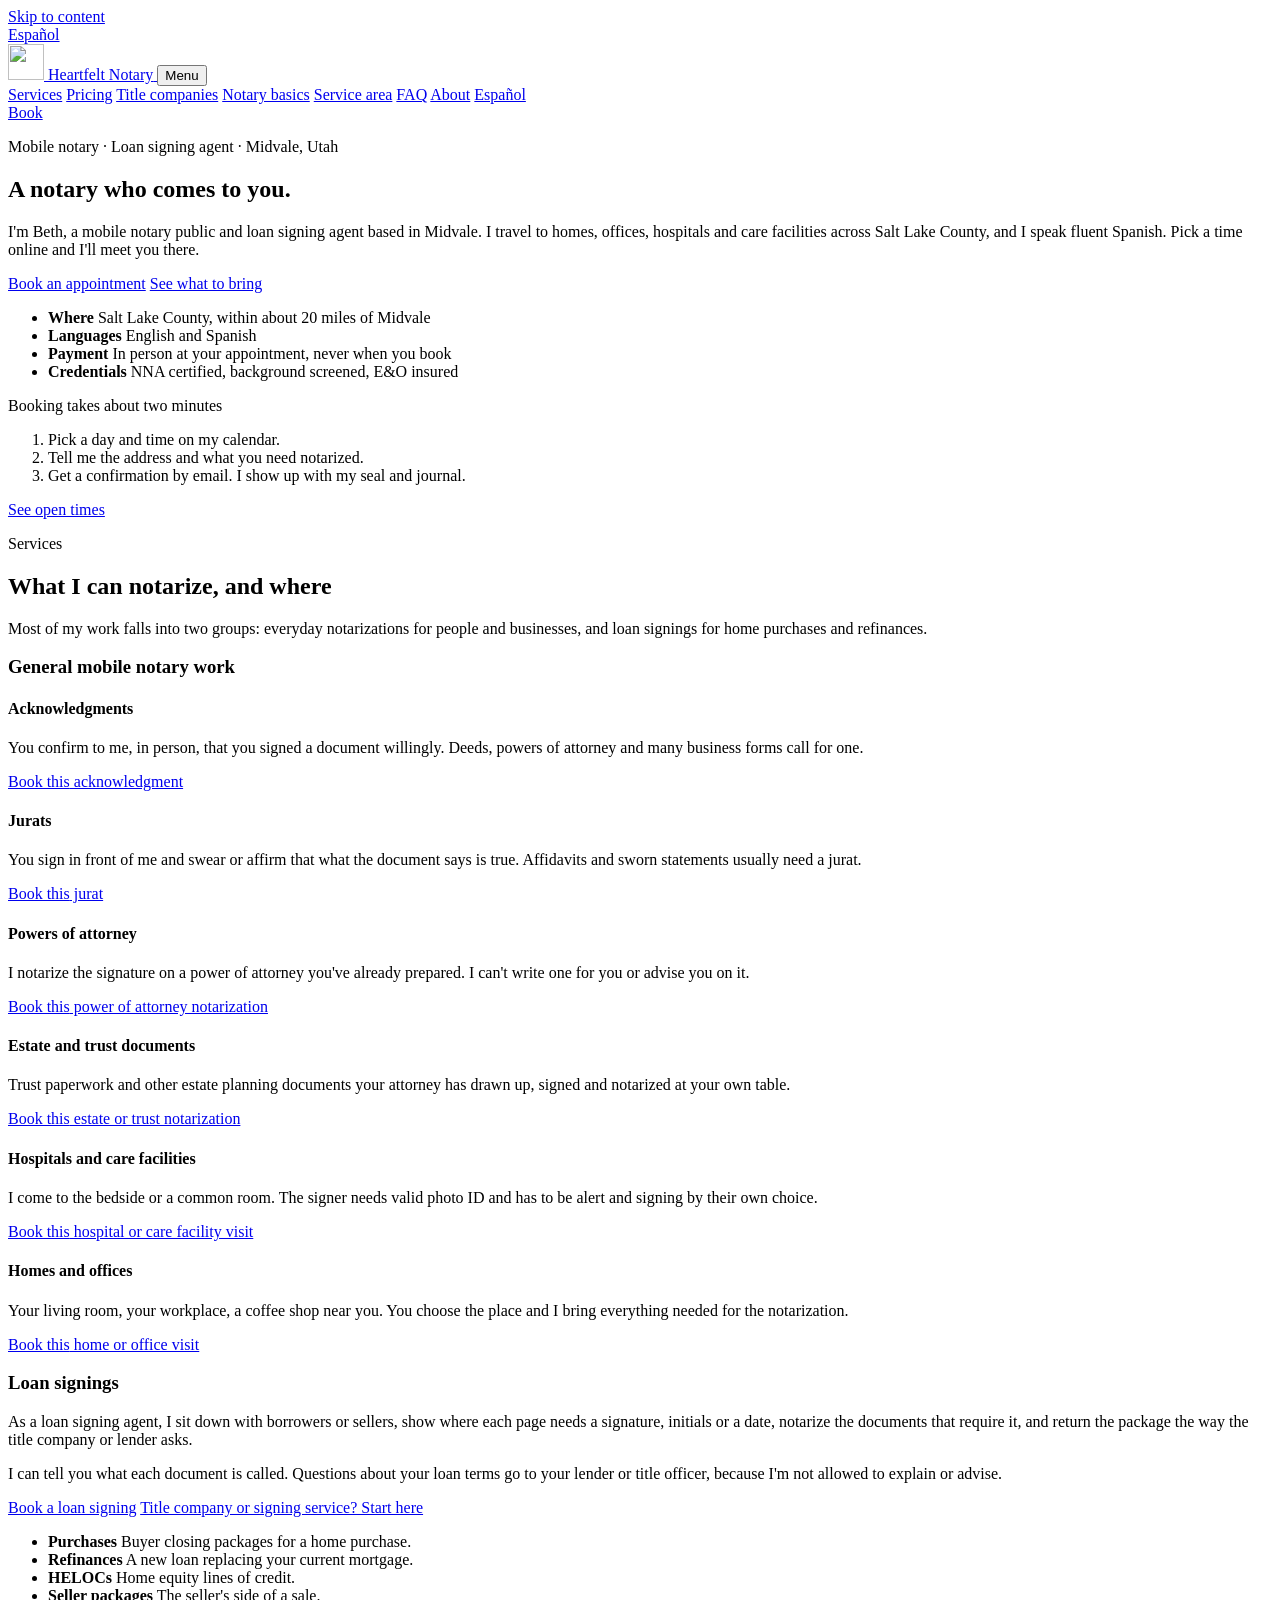
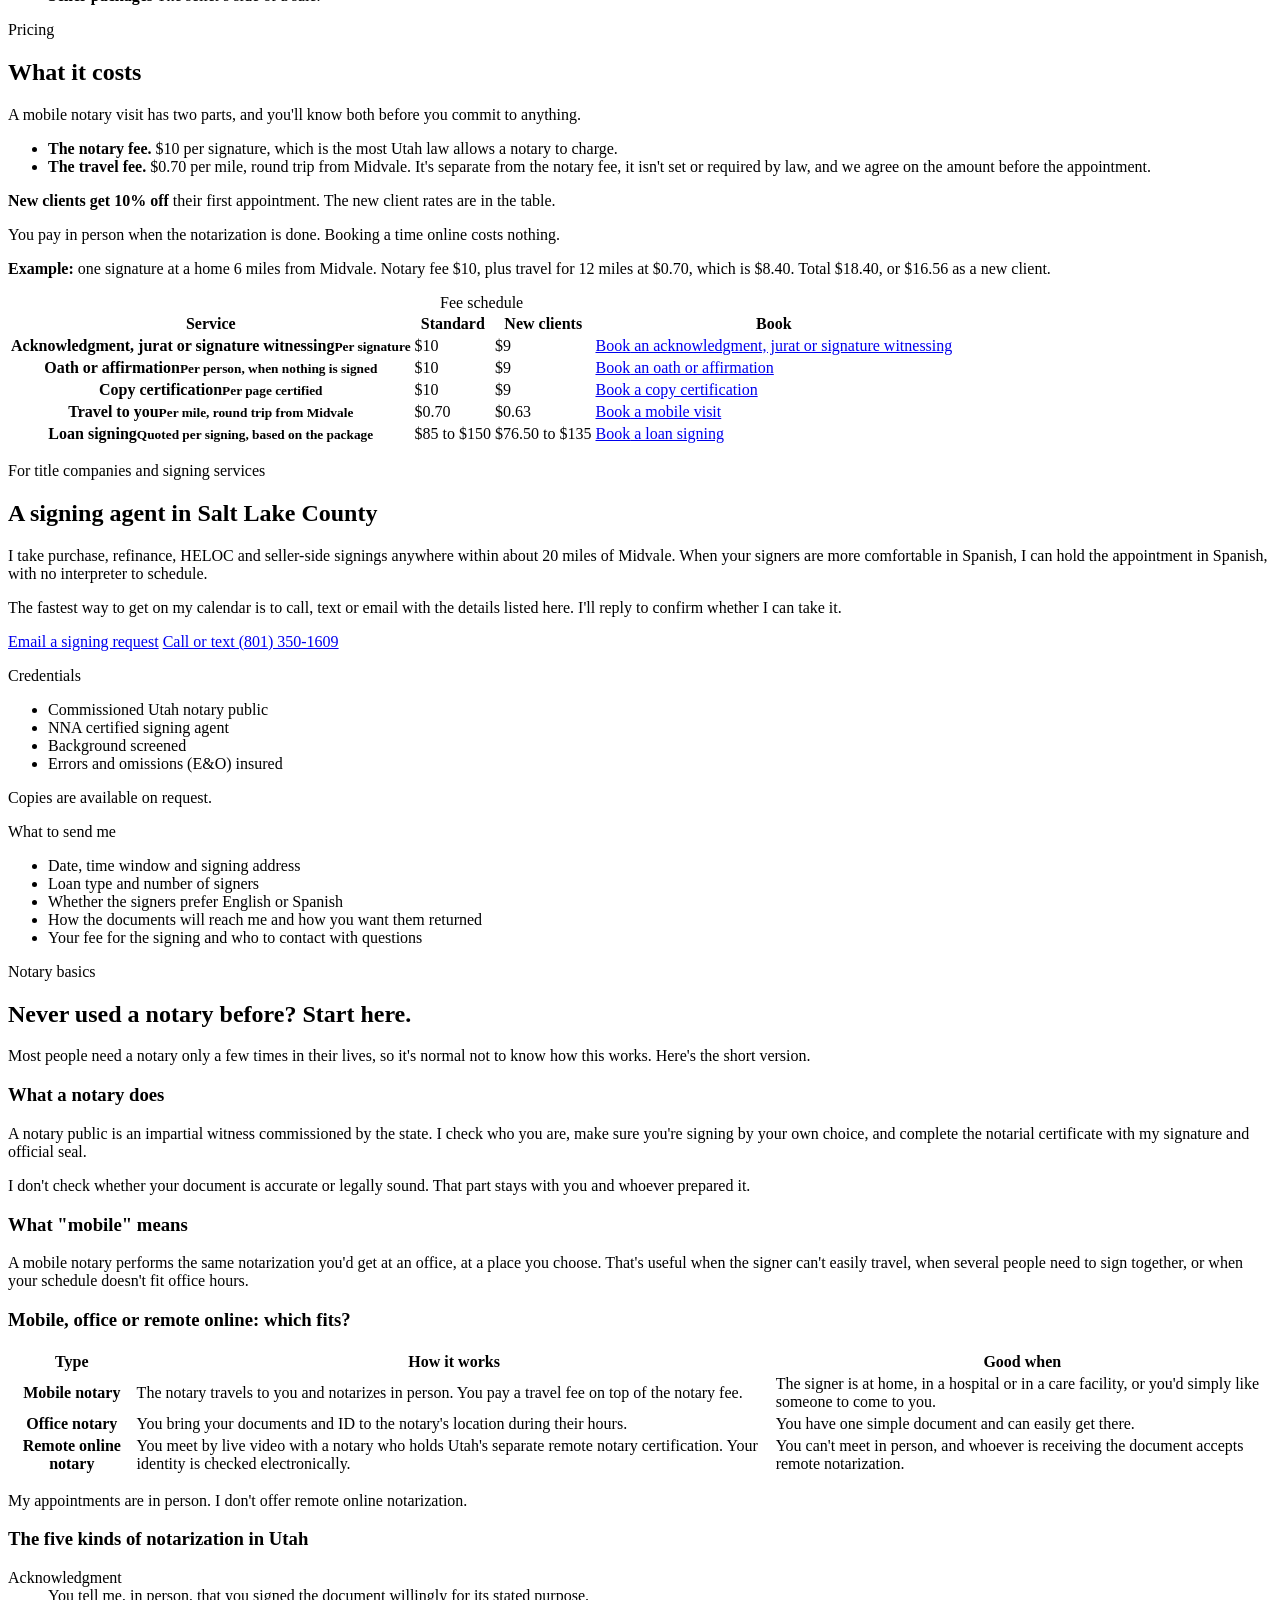
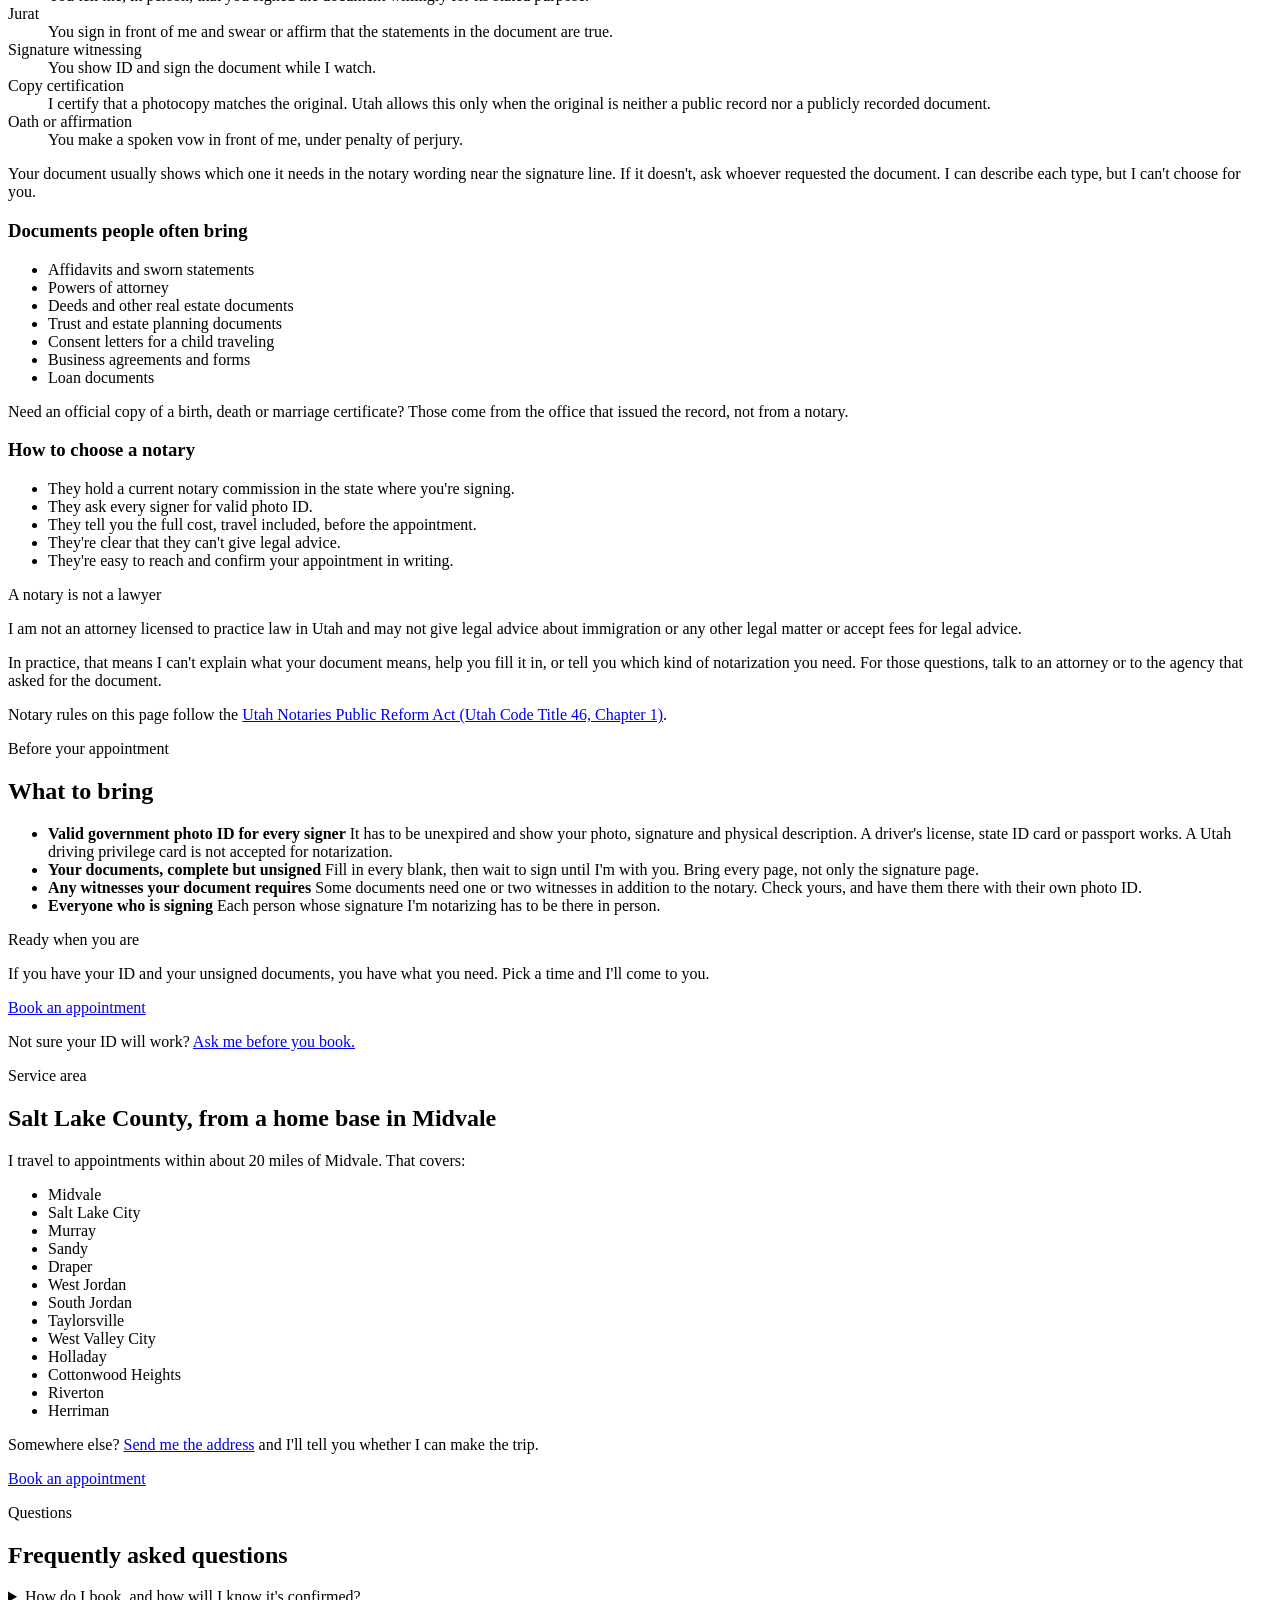
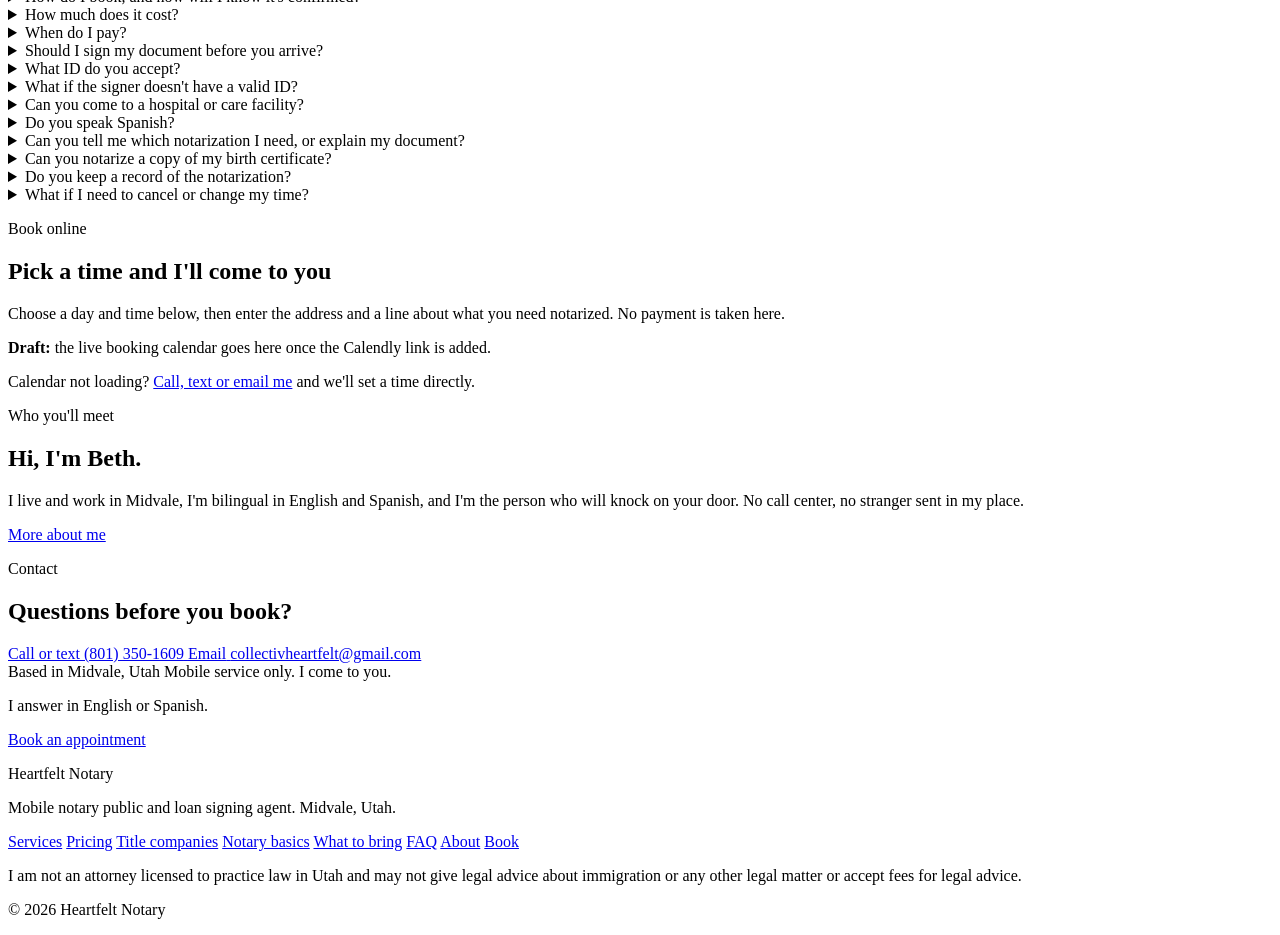
==== site/index.html @ 8bd12acd "Add full Spanish version at /es with the bilingual notice Utah requires Site-wide links are now root" ====
<!doctype html>
<html lang="en">
<head>
  <meta charset="utf-8">
  <meta name="viewport" content="width=device-width, initial-scale=1">
  <!-- DRAFT: remove this noindex line at launch -->
  <meta name="robots" content="noindex, nofollow">
  <title>Heartfelt Notary | Mobile Notary &amp; Loan Signing Agent in Midvale, Utah</title>
  <meta name="description" content="Mobile notary public and loan signing agent based in Midvale, Utah. I travel to homes, offices, hospitals and care facilities across Salt Lake County. English and Spanish. Book online.">
  <link rel="icon" href="/favicon.svg" type="image/svg+xml">
  <link rel="preconnect" href="https://fonts.googleapis.com">
  <link rel="preconnect" href="https://fonts.gstatic.com" crossorigin>
  <link href="https://fonts.googleapis.com/css2?family=Inter:wght@400;500;600&family=Source+Serif+4:opsz,wght@8..60,500;8..60,600&display=swap" rel="stylesheet">
  <link rel="stylesheet" href="/styles.css">
</head>
<body>
  <a class="skip" href="#main">Skip to content</a>

  <div class="langbar"><div class="langbar__in"><a href="/es" lang="es" hreflang="es">Español</a></div></div>

  <header class="top" id="top">
    <div class="top__in">
      <a class="brand" href="/" aria-label="Heartfelt Notary, home">
        <img class="brand__mark" src="/favicon.svg" alt="" width="36" height="36">
        <span class="brand__name">Heartfelt Notary</span>
      </a>
      <button class="menu-btn" type="button" aria-expanded="false" aria-controls="nav">Menu</button>
      <nav class="nav" id="nav" aria-label="Main">
        <a href="#services">Services</a>
        <a href="#pricing">Pricing</a>
        <a href="#signing-agents">Title companies</a>
        <a href="#learn">Notary basics</a>
        <a href="#area">Service area</a>
        <a href="#faq">FAQ</a>
        <a href="/about">About</a>
        <a class="nav__lang" href="/es" lang="es" hreflang="es">Español</a>
      </nav>
      <a class="btn btn--sm" href="#book">Book</a>
    </div>
  </header>

  <main id="main">

    <!-- HERO -->
    <section class="hero">
      <div class="wrap hero__grid">
        <div class="hero__text">
          <p class="eyebrow">Mobile notary · Loan signing agent · Midvale, Utah</p>
          <h1>A notary who comes to you.</h1>
          <p class="lede">I'm Beth, a mobile notary public and loan signing agent based in Midvale. I travel to homes, offices, hospitals and care facilities across Salt Lake County, and I speak fluent Spanish. Pick a time online and I'll meet you there.</p>
          <div class="actions">
            <a class="btn" href="#book">Book an appointment</a>
            <a class="link" href="#bring">See what to bring</a>
          </div>
          <ul class="facts" aria-label="At a glance">
            <li><strong>Where</strong> Salt Lake County, within about 20 miles of Midvale</li>
            <li><strong>Languages</strong> English and Spanish</li>
            <li><strong>Payment</strong> In person at your appointment, never when you book</li>
            <li><strong>Credentials</strong> NNA certified, background screened, E&amp;O insured</li>
          </ul>
        </div>

        <aside class="hero__card" aria-label="How to book">
          <p class="hero__card-title">Booking takes about two minutes</p>
          <ol class="steps steps--compact">
            <li><span>Pick a day and time on my calendar.</span></li>
            <li><span>Tell me the address and what you need notarized.</span></li>
            <li><span>Get a confirmation by email. I show up with my seal and journal.</span></li>
          </ol>
          <a class="btn btn--block" href="#book">See open times</a>
        </aside>
      </div>
    </section>

    <!-- SERVICES -->
    <section class="section" id="services">
      <div class="wrap">
        <p class="eyebrow">Services</p>
        <h2>What I can notarize, and where</h2>
        <p class="section__intro">Most of my work falls into two groups: everyday notarizations for people and businesses, and loan signings for home purchases and refinances.</p>

        <h3 class="group-title">General mobile notary work</h3>
        <div class="cards">
          <article class="card">
            <h4>Acknowledgments</h4>
            <p>You confirm to me, in person, that you signed a document willingly. Deeds, powers of attorney and many business forms call for one.</p>
            <a class="card__cta" href="#book">Book this<span class="sr"> acknowledgment</span></a>
          </article>
          <article class="card">
            <h4>Jurats</h4>
            <p>You sign in front of me and swear or affirm that what the document says is true. Affidavits and sworn statements usually need a jurat.</p>
            <a class="card__cta" href="#book">Book this<span class="sr"> jurat</span></a>
          </article>
          <article class="card">
            <h4>Powers of attorney</h4>
            <p>I notarize the signature on a power of attorney you've already prepared. I can't write one for you or advise you on it.</p>
            <a class="card__cta" href="#book">Book this<span class="sr"> power of attorney notarization</span></a>
          </article>
          <article class="card">
            <h4>Estate and trust documents</h4>
            <p>Trust paperwork and other estate planning documents your attorney has drawn up, signed and notarized at your own table.</p>
            <a class="card__cta" href="#book">Book this<span class="sr"> estate or trust notarization</span></a>
          </article>
          <article class="card">
            <h4>Hospitals and care facilities</h4>
            <p>I come to the bedside or a common room. The signer needs valid photo ID and has to be alert and signing by their own choice.</p>
            <a class="card__cta" href="#book">Book this<span class="sr"> hospital or care facility visit</span></a>
          </article>
          <article class="card">
            <h4>Homes and offices</h4>
            <p>Your living room, your workplace, a coffee shop near you. You choose the place and I bring everything needed for the notarization.</p>
            <a class="card__cta" href="#book">Book this<span class="sr"> home or office visit</span></a>
          </article>
        </div>

        <h3 class="group-title">Loan signings</h3>
        <div class="loan">
          <div class="loan__text">
            <p>As a loan signing agent, I sit down with borrowers or sellers, show where each page needs a signature, initials or a date, notarize the documents that require it, and return the package the way the title company or lender asks.</p>
            <p>I can tell you what each document is called. Questions about your loan terms go to your lender or title officer, because I'm not allowed to explain or advise.</p>
            <a class="btn" href="#book">Book a loan signing</a>
            <a class="link" href="#signing-agents">Title company or signing service? Start here</a>
          </div>
          <ul class="loan__list">
            <li><strong>Purchases</strong> Buyer closing packages for a home purchase.</li>
            <li><strong>Refinances</strong> A new loan replacing your current mortgage.</li>
            <li><strong>HELOCs</strong> Home equity lines of credit.</li>
            <li><strong>Seller packages</strong> The seller's side of a sale.</li>
          </ul>
        </div>
      </div>
    </section>

    <!-- PRICING -->
    <section class="section section--mist" id="pricing">
      <div class="wrap">
        <p class="eyebrow">Pricing</p>
        <h2>What it costs</h2>
        <div class="split">
          <div>
            <p>A mobile notary visit has two parts, and you'll know both before you commit to anything.</p>
            <ul class="plain">
              <li><strong>The notary fee.</strong> $10 per signature, which is the most Utah law allows a notary to charge.</li>
              <li><strong>The travel fee.</strong> $0.70 per mile, round trip from Midvale. It's separate from the notary fee, it isn't set or required by law, and we agree on the amount before the appointment.</li>
            </ul>
            <p class="offer"><strong>New clients get 10% off</strong> their first appointment. The new client rates are in the table.</p>
            <p>You pay in person when the notarization is done. Booking a time online costs nothing.</p>
            <p class="note"><strong>Example:</strong> one signature at a home 6 miles from Midvale. Notary fee $10, plus travel for 12 miles at $0.70, which is $8.40. Total $18.40, or $16.56 as a new client.</p>
          </div>
          <div class="table-wrap">
            <table class="price">
              <caption class="sr">Fee schedule</caption>
              <thead>
                <tr><th scope="col">Service</th><th scope="col">Standard</th><th scope="col">New clients</th><th scope="col"><span class="sr">Book</span></th></tr>
              </thead>
              <tbody>
                <tr>
                  <th scope="row">Acknowledgment, jurat or signature witnessing<small>Per signature</small></th>
                  <td data-label="Standard">$10</td>
                  <td data-label="New clients">$9</td>
                  <td><a class="card__cta" href="#book">Book<span class="sr"> an acknowledgment, jurat or signature witnessing</span></a></td>
                </tr>
                <tr>
                  <th scope="row">Oath or affirmation<small>Per person, when nothing is signed</small></th>
                  <td data-label="Standard">$10</td>
                  <td data-label="New clients">$9</td>
                  <td><a class="card__cta" href="#book">Book<span class="sr"> an oath or affirmation</span></a></td>
                </tr>
                <tr>
                  <th scope="row">Copy certification<small>Per page certified</small></th>
                  <td data-label="Standard">$10</td>
                  <td data-label="New clients">$9</td>
                  <td><a class="card__cta" href="#book">Book<span class="sr"> a copy certification</span></a></td>
                </tr>
                <tr>
                  <th scope="row">Travel to you<small>Per mile, round trip from Midvale</small></th>
                  <td data-label="Standard">$0.70</td>
                  <td data-label="New clients">$0.63</td>
                  <td><a class="card__cta" href="#book">Book<span class="sr"> a mobile visit</span></a></td>
                </tr>
                <tr>
                  <th scope="row">Loan signing<small>Quoted per signing, based on the package</small></th>
                  <td data-label="Standard">$85 to $150</td>
                  <td data-label="New clients">$76.50 to $135</td>
                  <td><a class="card__cta" href="#book">Book<span class="sr"> a loan signing</span></a></td>
                </tr>
              </tbody>
            </table>
          </div>
        </div>
      </div>
    </section>

    <!-- TITLE COMPANIES -->
    <section class="section section--ink" id="signing-agents">
      <div class="wrap">
        <p class="eyebrow">For title companies and signing services</p>
        <h2>A signing agent in Salt Lake County</h2>
        <div class="split">
          <div>
            <p>I take purchase, refinance, HELOC and seller-side signings anywhere within about 20 miles of Midvale. When your signers are more comfortable in Spanish, I can hold the appointment in Spanish, with no interpreter to schedule.</p>
            <p>The fastest way to get on my calendar is to call, text or email with the details listed here. I'll reply to confirm whether I can take it.</p>
            <div class="actions">
              <a class="btn btn--light" href="mailto:collectivheartfelt@gmail.com?subject=Signing%20request">Email a signing request</a>
              <a class="link link--light" href="tel:+18013501609">Call or text (801) 350-1609</a>
            </div>
          </div>
          <div class="panel">
            <p class="panel__title">Credentials</p>
            <ul class="check">
              <li>Commissioned Utah notary public</li>
              <li>NNA certified signing agent</li>
              <li>Background screened</li>
              <li>Errors and omissions (E&amp;O) insured</li>
            </ul>
            <p class="panel__small">Copies are available on request.</p>
            <p class="panel__title panel__title--second">What to send me</p>
            <ul class="check">
              <li>Date, time window and signing address</li>
              <li>Loan type and number of signers</li>
              <li>Whether the signers prefer English or Spanish</li>
              <li>How the documents will reach me and how you want them returned</li>
              <li>Your fee for the signing and who to contact with questions</li>
            </ul>
          </div>
        </div>
      </div>
    </section>

    <!-- LEARN -->
    <section class="section" id="learn">
      <div class="wrap">
        <p class="eyebrow">Notary basics</p>
        <h2>Never used a notary before? Start here.</h2>
        <p class="section__intro">Most people need a notary only a few times in their lives, so it's normal not to know how this works. Here's the short version.</p>

        <div class="learn">
          <article class="learn__item">
            <h3>What a notary does</h3>
            <p>A notary public is an impartial witness commissioned by the state. I check who you are, make sure you're signing by your own choice, and complete the notarial certificate with my signature and official seal.</p>
            <p>I don't check whether your document is accurate or legally sound. That part stays with you and whoever prepared it.</p>
          </article>

          <article class="learn__item">
            <h3>What "mobile" means</h3>
            <p>A mobile notary performs the same notarization you'd get at an office, at a place you choose. That's useful when the signer can't easily travel, when several people need to sign together, or when your schedule doesn't fit office hours.</p>
          </article>

          <article class="learn__item learn__item--wide">
            <h3>Mobile, office or remote online: which fits?</h3>
            <div class="table-wrap">
              <table class="compare">
                <thead>
                  <tr><th scope="col"><span class="sr">Type</span></th><th scope="col">How it works</th><th scope="col">Good when</th></tr>
                </thead>
                <tbody>
                  <tr>
                    <th scope="row">Mobile notary</th>
                    <td data-label="How it works">The notary travels to you and notarizes in person. You pay a travel fee on top of the notary fee.</td>
                    <td data-label="Good when">The signer is at home, in a hospital or in a care facility, or you'd simply like someone to come to you.</td>
                  </tr>
                  <tr>
                    <th scope="row">Office notary</th>
                    <td data-label="How it works">You bring your documents and ID to the notary's location during their hours.</td>
                    <td data-label="Good when">You have one simple document and can easily get there.</td>
                  </tr>
                  <tr>
                    <th scope="row">Remote online notary</th>
                    <td data-label="How it works">You meet by live video with a notary who holds Utah's separate remote notary certification. Your identity is checked electronically.</td>
                    <td data-label="Good when">You can't meet in person, and whoever is receiving the document accepts remote notarization.</td>
                  </tr>
                </tbody>
              </table>
            </div>
            <p class="note">My appointments are in person. I don't offer remote online notarization.</p>
          </article>

          <article class="learn__item learn__item--wide">
            <h3>The five kinds of notarization in Utah</h3>
            <dl class="acts">
              <div><dt>Acknowledgment</dt><dd>You tell me, in person, that you signed the document willingly for its stated purpose.</dd></div>
              <div><dt>Jurat</dt><dd>You sign in front of me and swear or affirm that the statements in the document are true.</dd></div>
              <div><dt>Signature witnessing</dt><dd>You show ID and sign the document while I watch.</dd></div>
              <div><dt>Copy certification</dt><dd>I certify that a photocopy matches the original. Utah allows this only when the original is neither a public record nor a publicly recorded document.</dd></div>
              <div><dt>Oath or affirmation</dt><dd>You make a spoken vow in front of me, under penalty of perjury.</dd></div>
            </dl>
            <p class="note">Your document usually shows which one it needs in the notary wording near the signature line. If it doesn't, ask whoever requested the document. I can describe each type, but I can't choose for you.</p>
          </article>

          <article class="learn__item">
            <h3>Documents people often bring</h3>
            <ul class="plain plain--tight">
              <li>Affidavits and sworn statements</li>
              <li>Powers of attorney</li>
              <li>Deeds and other real estate documents</li>
              <li>Trust and estate planning documents</li>
              <li>Consent letters for a child traveling</li>
              <li>Business agreements and forms</li>
              <li>Loan documents</li>
            </ul>
            <p>Need an official copy of a birth, death or marriage certificate? Those come from the office that issued the record, not from a notary.</p>
          </article>

          <article class="learn__item">
            <h3>How to choose a notary</h3>
            <ul class="plain plain--tight">
              <li>They hold a current notary commission in the state where you're signing.</li>
              <li>They ask every signer for valid photo ID.</li>
              <li>They tell you the full cost, travel included, before the appointment.</li>
              <li>They're clear that they can't give legal advice.</li>
              <li>They're easy to reach and confirm your appointment in writing.</li>
            </ul>
          </article>
        </div>

        <aside class="legal" aria-label="Legal notice">
          <p class="legal__title">A notary is not a lawyer</p>
          <p>I am not an attorney licensed to practice law in Utah and may not give legal advice about immigration or any other legal matter or accept fees for legal advice.</p>
          <p>In practice, that means I can't explain what your document means, help you fill it in, or tell you which kind of notarization you need. For those questions, talk to an attorney or to the agency that asked for the document.</p>
        </aside>

        <p class="source">Notary rules on this page follow the <a href="https://le.utah.gov/xcode/Title46/Chapter1/46-1.html" rel="noopener">Utah Notaries Public Reform Act (Utah Code Title 46, Chapter 1)</a>.</p>
      </div>
    </section>

    <!-- WHAT TO BRING -->
    <section class="section section--mist" id="bring">
      <div class="wrap">
        <p class="eyebrow">Before your appointment</p>
        <h2>What to bring</h2>
        <div class="split">
          <ul class="checklist">
            <li>
              <strong>Valid government photo ID for every signer</strong>
              <span>It has to be unexpired and show your photo, signature and physical description. A driver's license, state ID card or passport works. A Utah driving privilege card is not accepted for notarization.</span>
            </li>
            <li>
              <strong>Your documents, complete but unsigned</strong>
              <span>Fill in every blank, then wait to sign until I'm with you. Bring every page, not only the signature page.</span>
            </li>
            <li>
              <strong>Any witnesses your document requires</strong>
              <span>Some documents need one or two witnesses in addition to the notary. Check yours, and have them there with their own photo ID.</span>
            </li>
            <li>
              <strong>Everyone who is signing</strong>
              <span>Each person whose signature I'm notarizing has to be there in person.</span>
            </li>
          </ul>
          <div class="panel panel--plain">
            <p class="panel__title">Ready when you are</p>
            <p>If you have your ID and your unsigned documents, you have what you need. Pick a time and I'll come to you.</p>
            <a class="btn btn--block" href="#book">Book an appointment</a>
            <p class="panel__small">Not sure your ID will work? <a href="#contact">Ask me before you book.</a></p>
          </div>
        </div>
      </div>
    </section>

    <!-- SERVICE AREA -->
    <section class="section" id="area">
      <div class="wrap">
        <p class="eyebrow">Service area</p>
        <h2>Salt Lake County, from a home base in Midvale</h2>
        <p class="section__intro">I travel to appointments within about 20 miles of Midvale. That covers:</p>
        <ul class="chips">
          <li>Midvale</li>
          <li>Salt Lake City</li>
          <li>Murray</li>
          <li>Sandy</li>
          <li>Draper</li>
          <li>West Jordan</li>
          <li>South Jordan</li>
          <li>Taylorsville</li>
          <li>West Valley City</li>
          <li>Holladay</li>
          <li>Cottonwood Heights</li>
          <li>Riverton</li>
          <li>Herriman</li>
        </ul>
        <p class="area__ask">Somewhere else? <a href="#contact">Send me the address</a> and I'll tell you whether I can make the trip.</p>
        <a class="btn" href="#book">Book an appointment</a>
      </div>
    </section>

    <!-- FAQ -->
    <section class="section section--mist" id="faq">
      <div class="wrap wrap--narrow">
        <p class="eyebrow">Questions</p>
        <h2>Frequently asked questions</h2>

        <div class="faq">
          <details>
            <summary>How do I book, and how will I know it's confirmed?</summary>
            <p>Choose a time on the calendar on this page and enter the address and what you need notarized. You'll get a confirmation by email with the date and time. If I have a question about your documents, I'll contact you before the appointment.</p>
          </details>
          <details>
            <summary>How much does it cost?</summary>
            <p>$10 per signature for the notarization, plus a travel fee of $0.70 per mile, round trip from Midvale, that we agree on before the appointment. New clients get 10% off their first appointment. The full list is under <a href="#pricing">Pricing</a>.</p>
          </details>
          <details>
            <summary>When do I pay?</summary>
            <p>In person, once the notarization is done. Nothing is charged when you book online.</p>
          </details>
          <details>
            <summary>Should I sign my document before you arrive?</summary>
            <p>No. Wait until I'm with you. Some notarizations require me to watch you sign, and waiting keeps things simple for all of them.</p>
          </details>
          <details>
            <summary>What ID do you accept?</summary>
            <p>Unexpired identification issued by a government that includes your photo, signature and physical description, such as a driver's license or state ID card, or an unexpired passport from any country. Utah law doesn't allow a driving privilege card to be used for notarization.</p>
          </details>
          <details>
            <summary>What if the signer doesn't have a valid ID?</summary>
            <p>Utah law allows a signer to be identified by a credible witness in some situations. <a href="#contact">Contact me</a> before you book so we can talk through whether that applies to you.</p>
          </details>
          <details>
            <summary>Can you come to a hospital or care facility?</summary>
            <p>Yes. The signer needs acceptable photo ID and has to be alert, able to communicate with me directly, and signing by their own choice. If any of that is in doubt on the day, I can't complete the notarization, and we can try again another time.</p>
          </details>
          <details>
            <summary>Do you speak Spanish?</summary>
            <p>Yes, fluently. I can hold your whole appointment in Spanish.</p>
          </details>
          <details>
            <summary>Can you tell me which notarization I need, or explain my document?</summary>
            <p>No. I'm not an attorney, so I can't give legal advice, explain what a document means or choose the type of notarization. The agency or person who asked for the document can tell you what they need.</p>
          </details>
          <details>
            <summary>Can you notarize a copy of my birth certificate?</summary>
            <p>No. For an official copy of a birth, death or marriage certificate, contact the office that issued it.</p>
          </details>
          <details>
            <summary>Do you keep a record of the notarization?</summary>
            <p>Yes. I record each notarization in my notary journal, including your name, your signature and the ID you showed me.</p>
          </details>
          <details>
            <summary>What if I need to cancel or change my time?</summary>
            <p>Your confirmation email has links to cancel or reschedule. You can also call or text me.</p>
          </details>
        </div>
      </div>
    </section>

    <!-- BOOK -->
    <section class="section" id="book">
      <div class="wrap">
        <p class="eyebrow">Book online</p>
        <h2>Pick a time and I'll come to you</h2>
        <p class="section__intro">Choose a day and time below, then enter the address and a line about what you need notarized. No payment is taken here.</p>

        <div class="booking" data-calendly-url="__CALENDLY_URL__">
          <div class="booking__draft">
            <p><strong>Draft:</strong> the live booking calendar goes here once the Calendly link is added.</p>
          </div>
        </div>
        <p class="booking__alt">Calendar not loading? <a href="#contact">Call, text or email me</a> and we'll set a time directly.</p>
      </div>
    </section>

    <!-- ABOUT TEASER -->
    <section class="section section--mist">
      <div class="wrap wrap--narrow about-teaser">
        <p class="eyebrow">Who you'll meet</p>
        <h2>Hi, I'm Beth.</h2>
        <p>I live and work in Midvale, I'm bilingual in English and Spanish, and I'm the person who will knock on your door. No call center, no stranger sent in my place.</p>
        <a class="link" href="/about">More about me</a>
      </div>
    </section>

    <!-- CONTACT -->
    <section class="section" id="contact">
      <div class="wrap">
        <p class="eyebrow">Contact</p>
        <h2>Questions before you book?</h2>
        <div class="contact">
          <a class="contact__item" href="tel:+18013501609">
            <span class="contact__label">Call or text</span>
            <span class="contact__value">(801) 350-1609</span>
          </a>
          <a class="contact__item" href="mailto:collectivheartfelt@gmail.com">
            <span class="contact__label">Email</span>
            <span class="contact__value">collectivheartfelt@gmail.com</span>
          </a>
          <div class="contact__item">
            <span class="contact__label">Based in</span>
            <span class="contact__value">Midvale, Utah</span>
            <span class="contact__sub">Mobile service only. I come to you.</span>
          </div>
        </div>
        <p class="contact__lang">I answer in English or Spanish.</p>
        <a class="btn" href="#book">Book an appointment</a>
      </div>
    </section>
  </main>

  <footer class="foot">
    <div class="wrap foot__in">
      <div>
        <p class="foot__name">Heartfelt Notary</p>
        <p>Mobile notary public and loan signing agent. Midvale, Utah.</p>
      </div>
      <nav class="foot__nav" aria-label="Footer">
        <a href="#services">Services</a>
        <a href="#pricing">Pricing</a>
        <a href="#signing-agents">Title companies</a>
        <a href="#learn">Notary basics</a>
        <a href="#bring">What to bring</a>
        <a href="#faq">FAQ</a>
        <a href="/about">About</a>
        <a href="#book">Book</a>
      </nav>
      <p class="foot__legal">I am not an attorney licensed to practice law in Utah and may not give legal advice about immigration or any other legal matter or accept fees for legal advice.</p>
      <p class="foot__copy">© <span data-year>2026</span> Heartfelt Notary</p>
    </div>
  </footer>

  <script src="/site.js" defer></script>
</body>
</html>
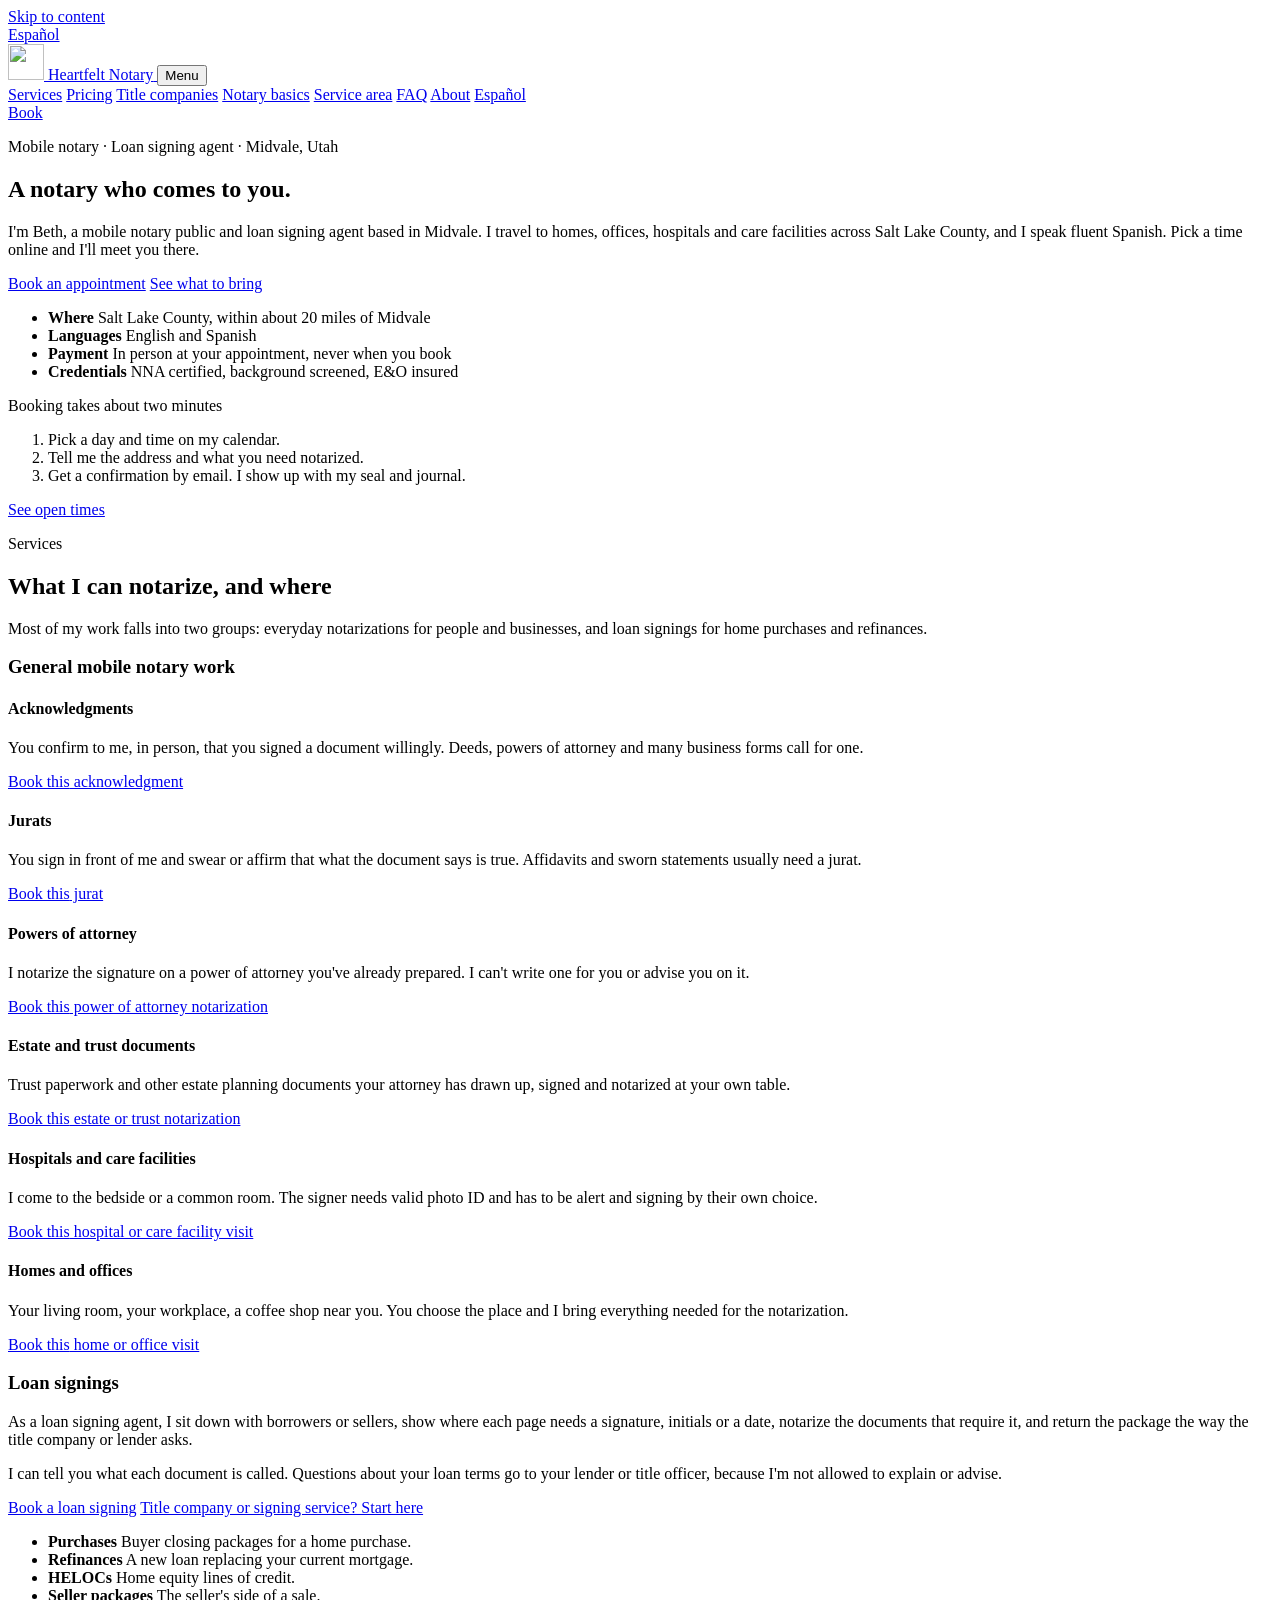
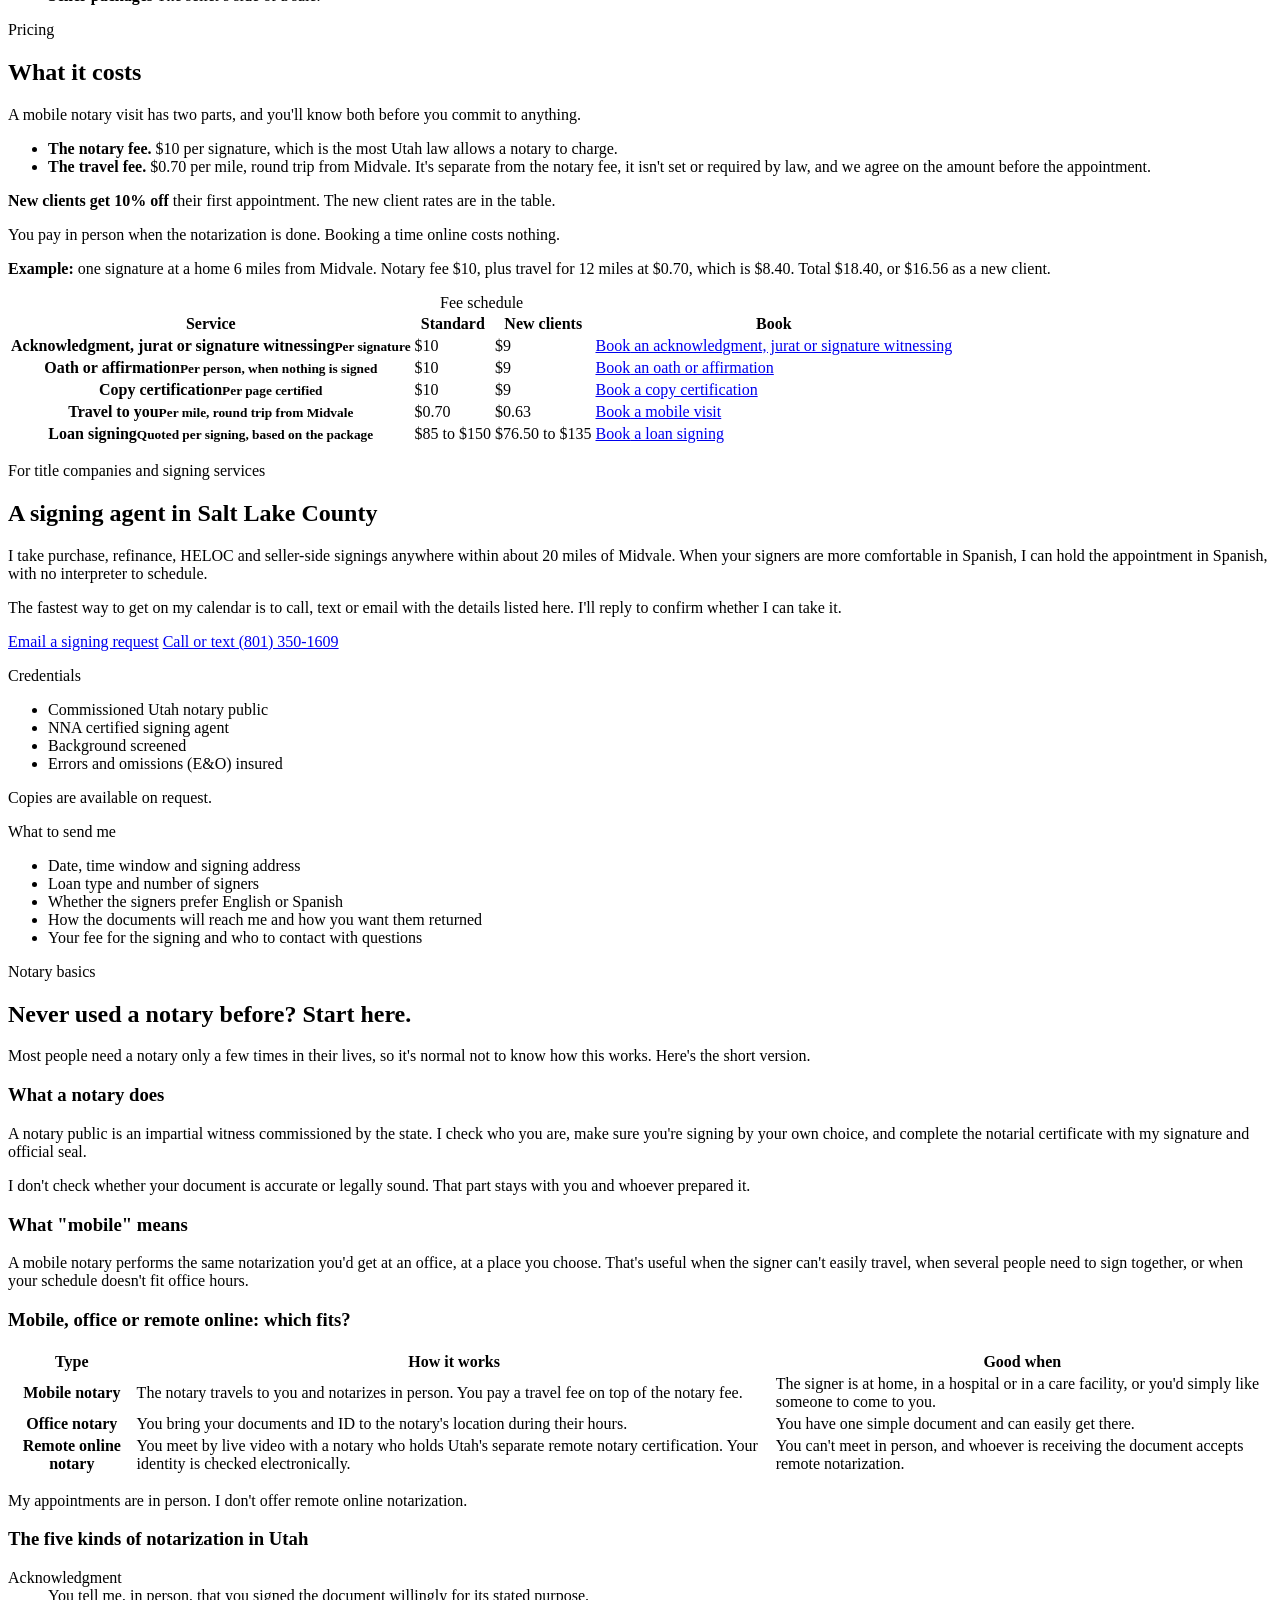
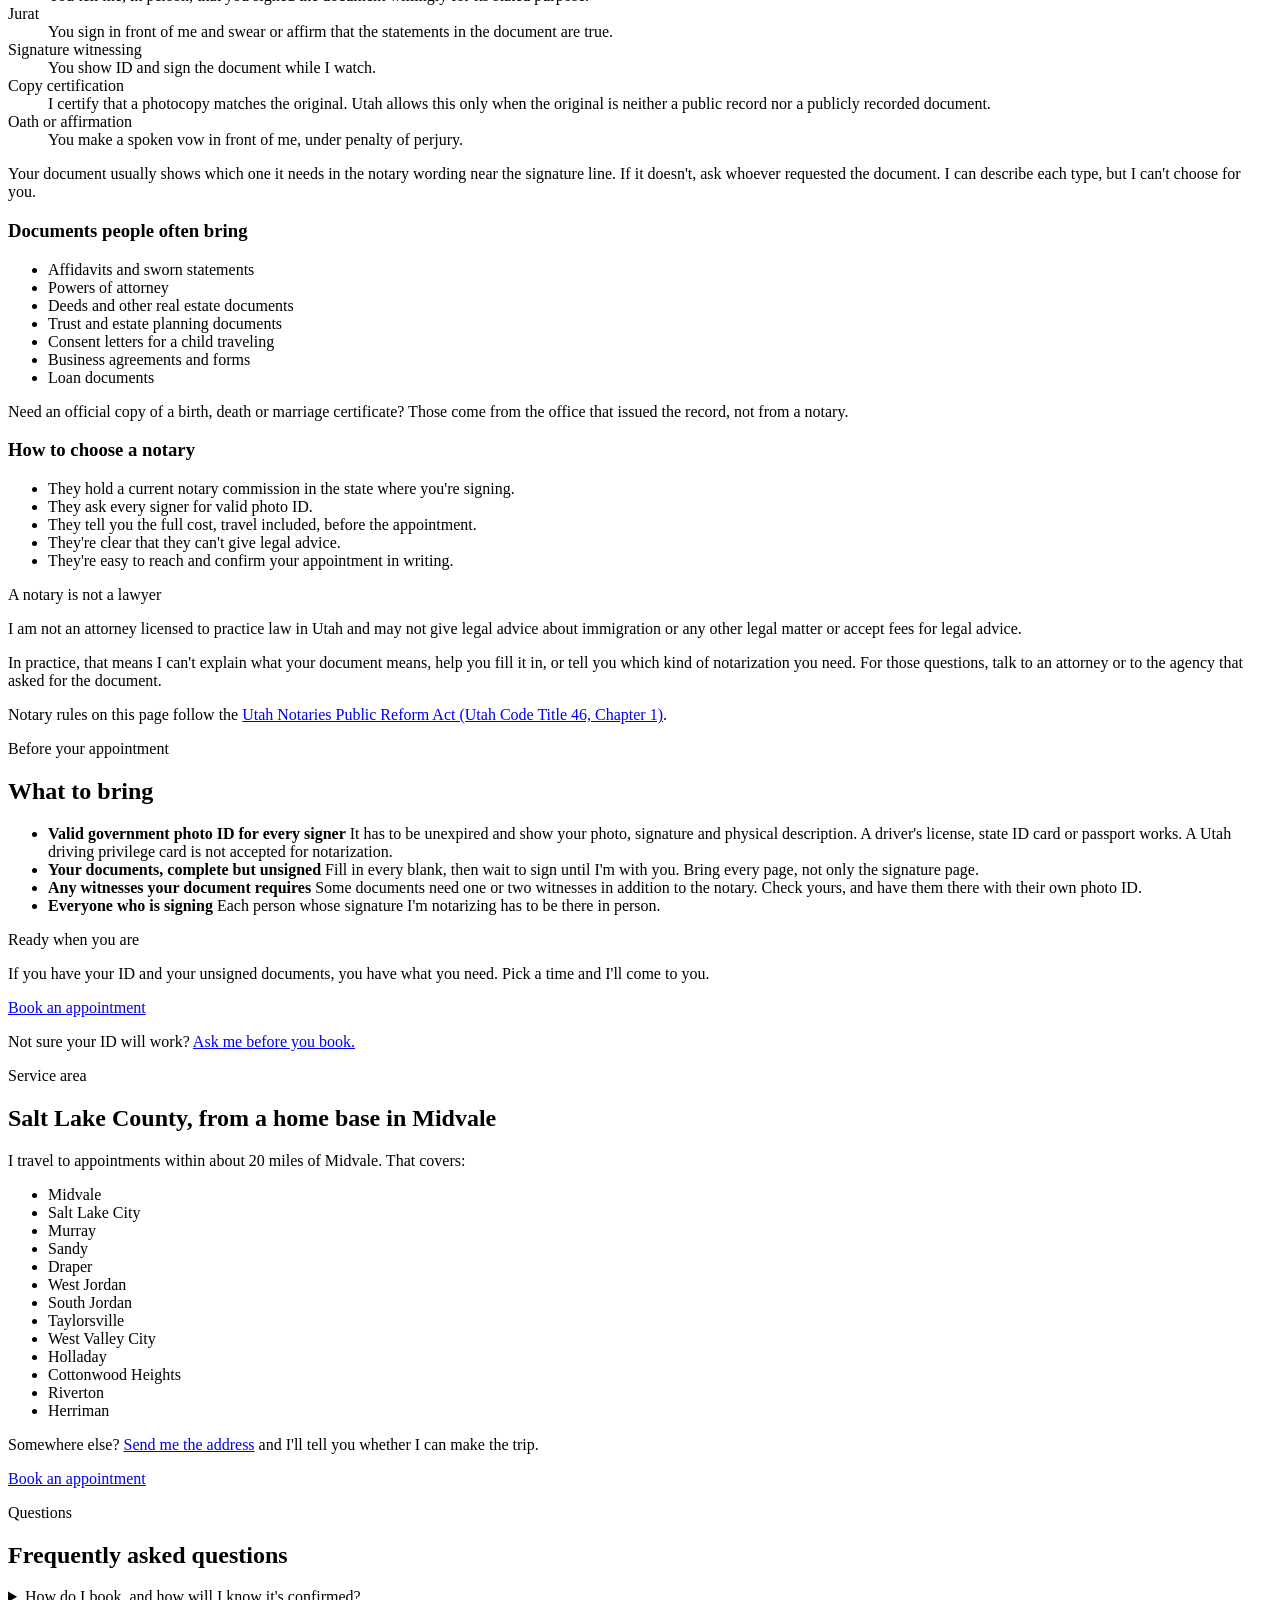
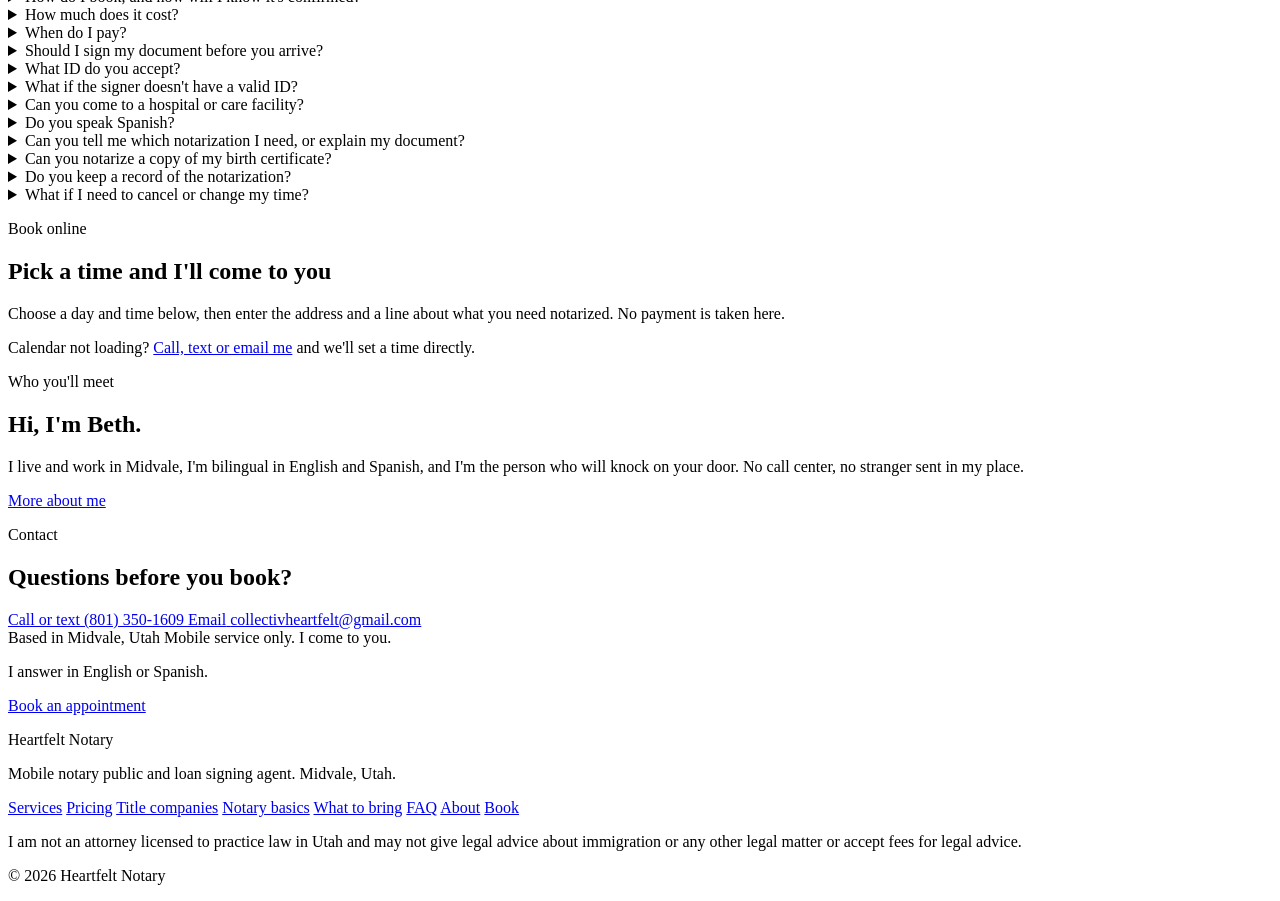
==== commit 1d0b67de: "Connect the Calendly booking calendar on the English and Spanish pages Co-Authored-By: Claude Fable " ====
--- a/site/index.html
+++ b/site/index.html
@@ -449,10 +449,8 @@
         <h2>Pick a time and I'll come to you</h2>
         <p class="section__intro">Choose a day and time below, then enter the address and a line about what you need notarized. No payment is taken here.</p>
 
-        <div class="booking" data-calendly-url="__CALENDLY_URL__">
-          <div class="booking__draft">
-            <p><strong>Draft:</strong> the live booking calendar goes here once the Calendly link is added.</p>
-          </div>
+        <div class="booking" data-calendly-url="https://calendly.com/collectivheartfelt/mobile-notary">
+          <noscript><p class="booking__noscript"><a href="https://calendly.com/collectivheartfelt/mobile-notary">Open the booking calendar</a></p></noscript>
         </div>
         <p class="booking__alt">Calendar not loading? <a href="#contact">Call, text or email me</a> and we'll set a time directly.</p>
       </div>
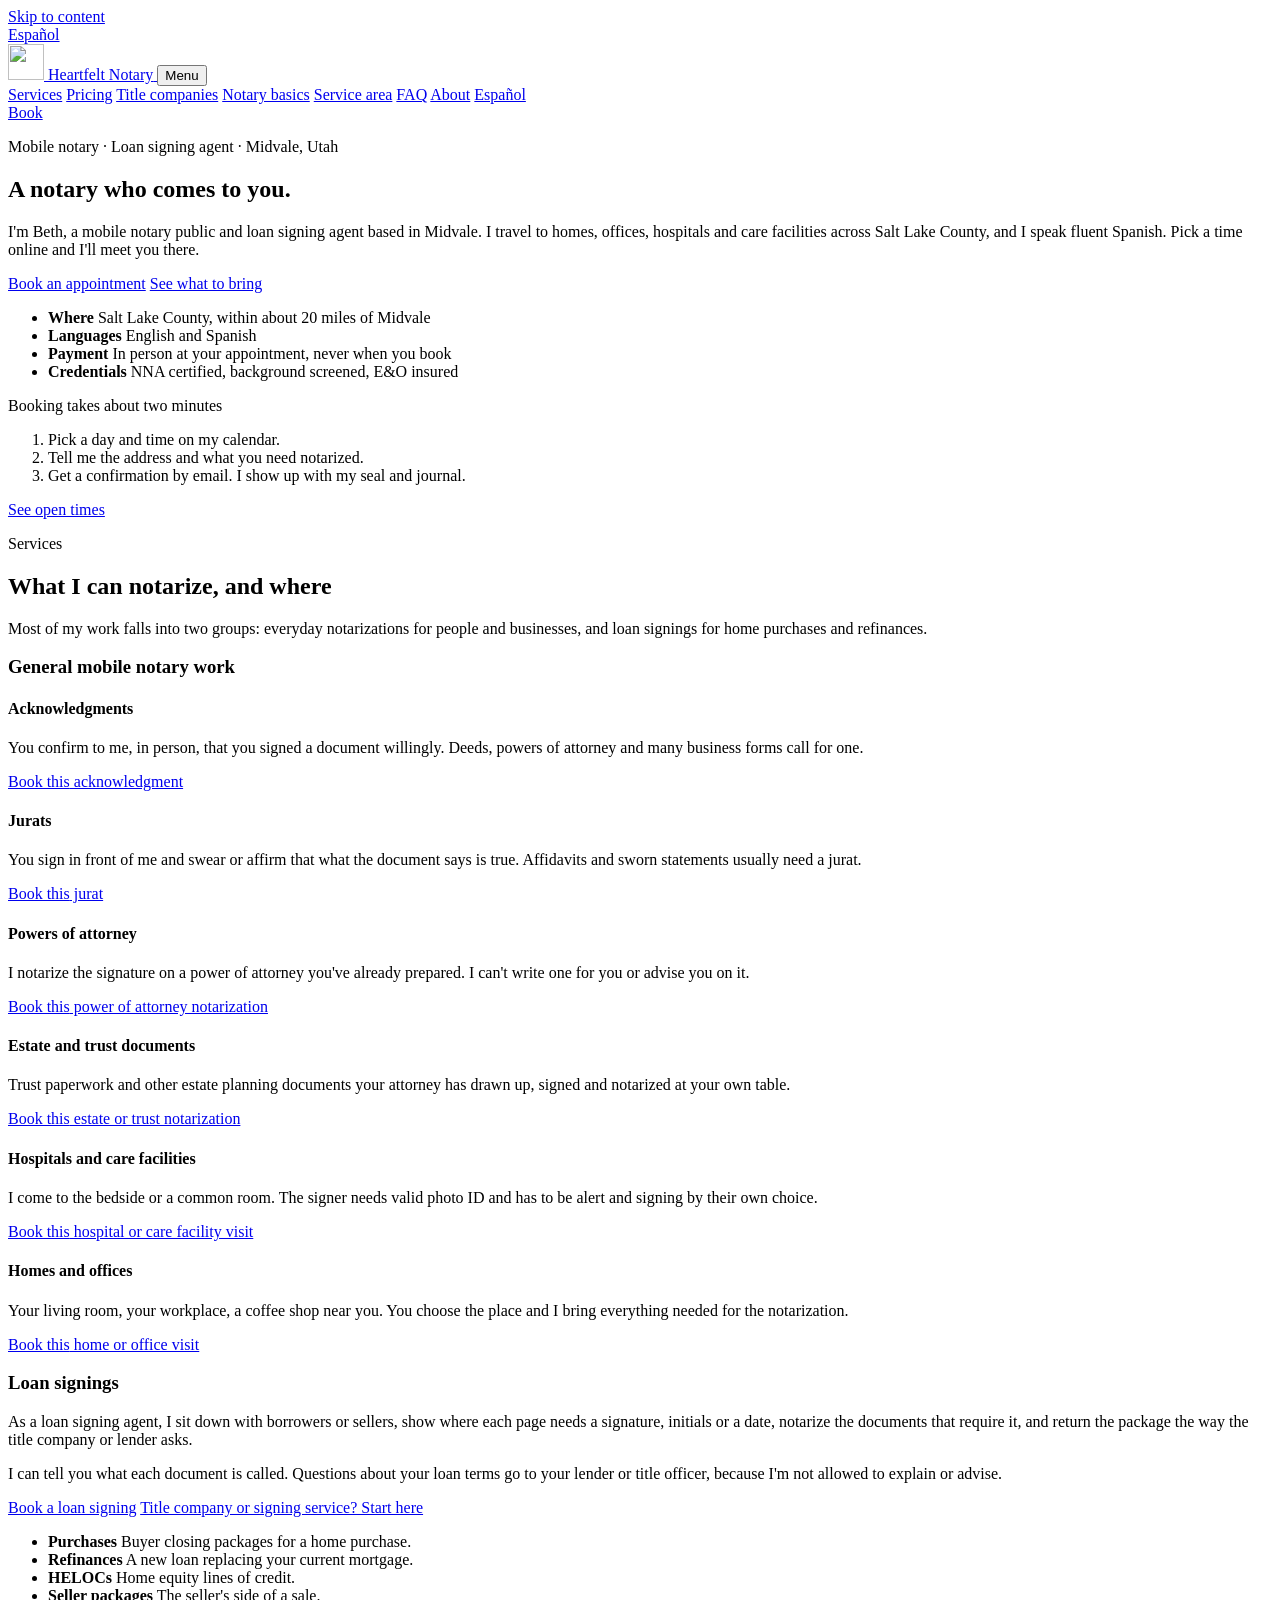
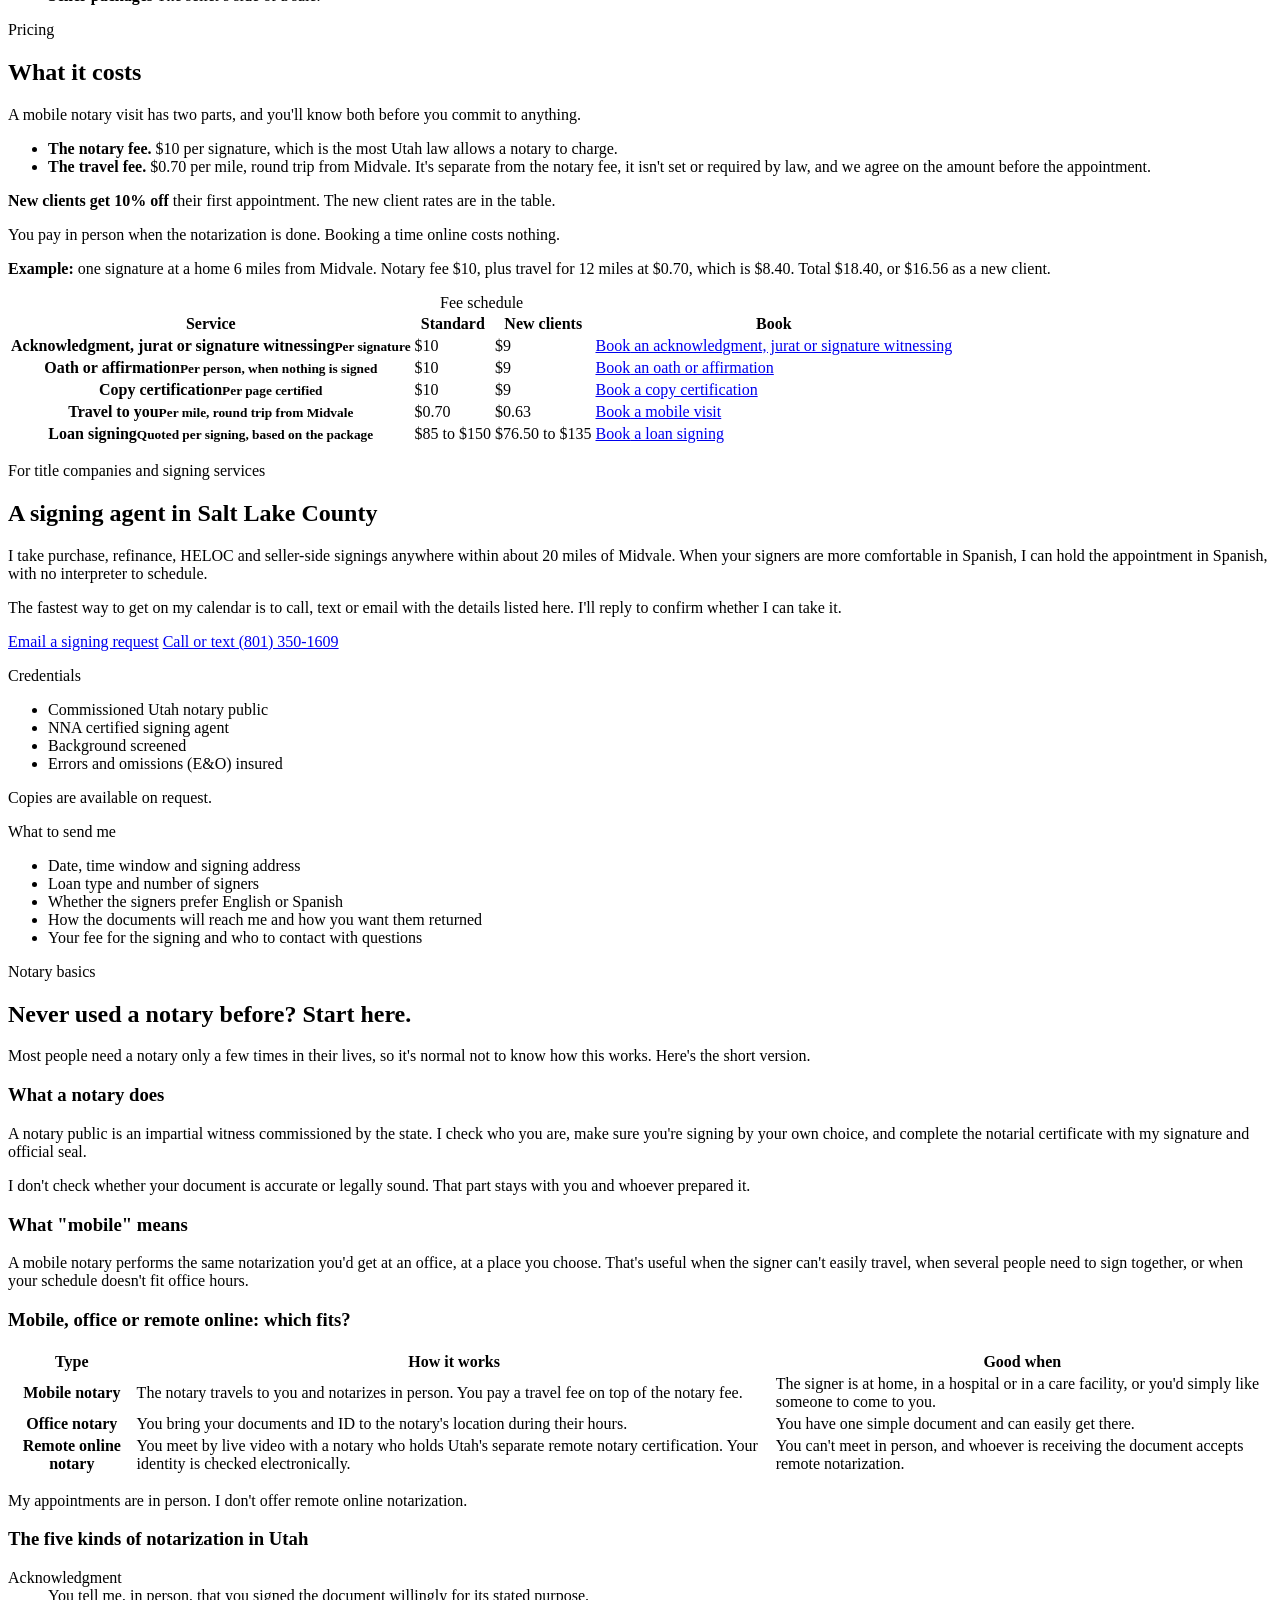
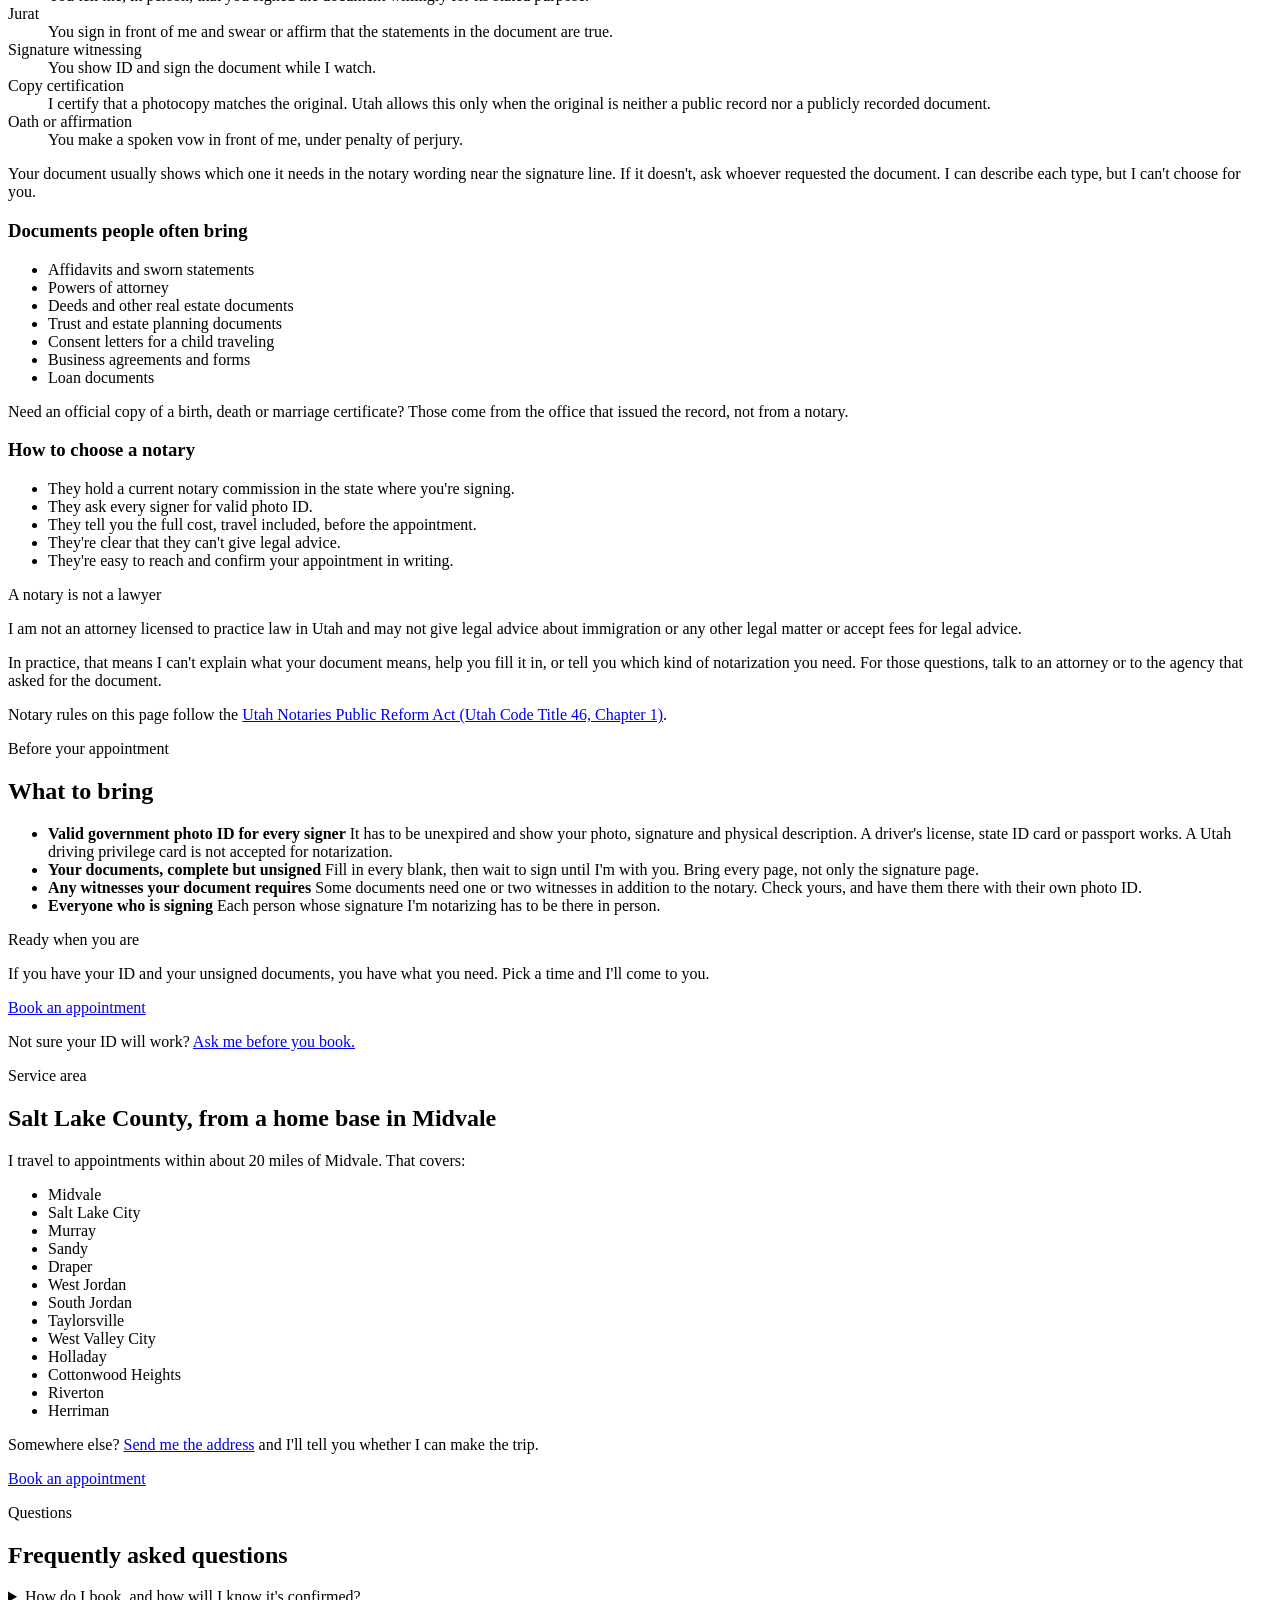
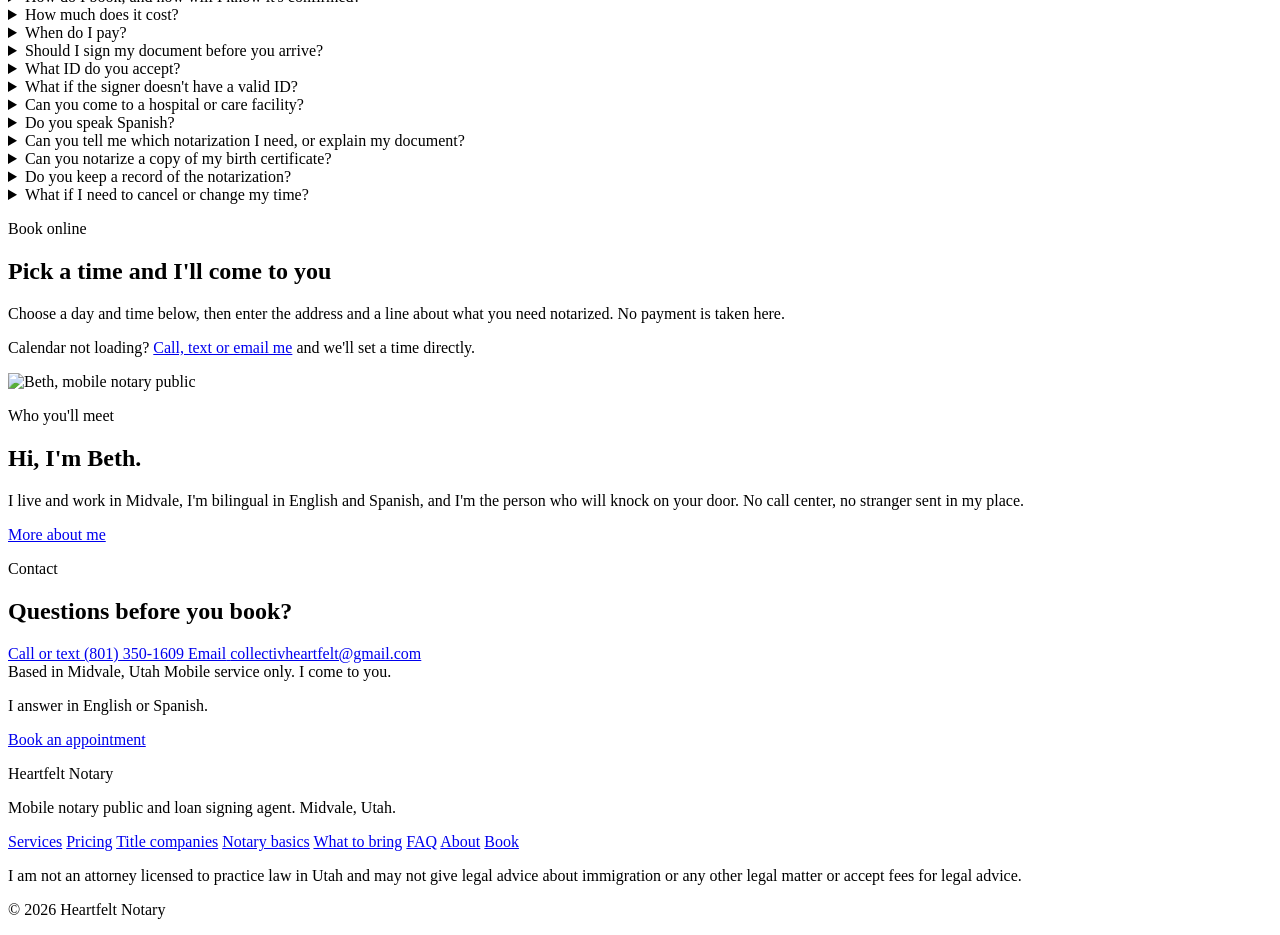
==== commit 88eab3a0: "Add Beth's photo to the About pages and the home page intro Co-Authored-By: Claude Fable 5.2 <norepl" ====
--- a/site/index.html
+++ b/site/index.html
@@ -459,6 +459,7 @@
     <!-- ABOUT TEASER -->
     <section class="section section--mist">
       <div class="wrap wrap--narrow about-teaser">
+        <img class="about-teaser__photo" src="/beth.jpg" alt="Beth, mobile notary public" width="840" height="840" loading="lazy">
         <p class="eyebrow">Who you'll meet</p>
         <h2>Hi, I'm Beth.</h2>
         <p>I live and work in Midvale, I'm bilingual in English and Spanish, and I'm the person who will knock on your door. No call center, no stranger sent in my place.</p>
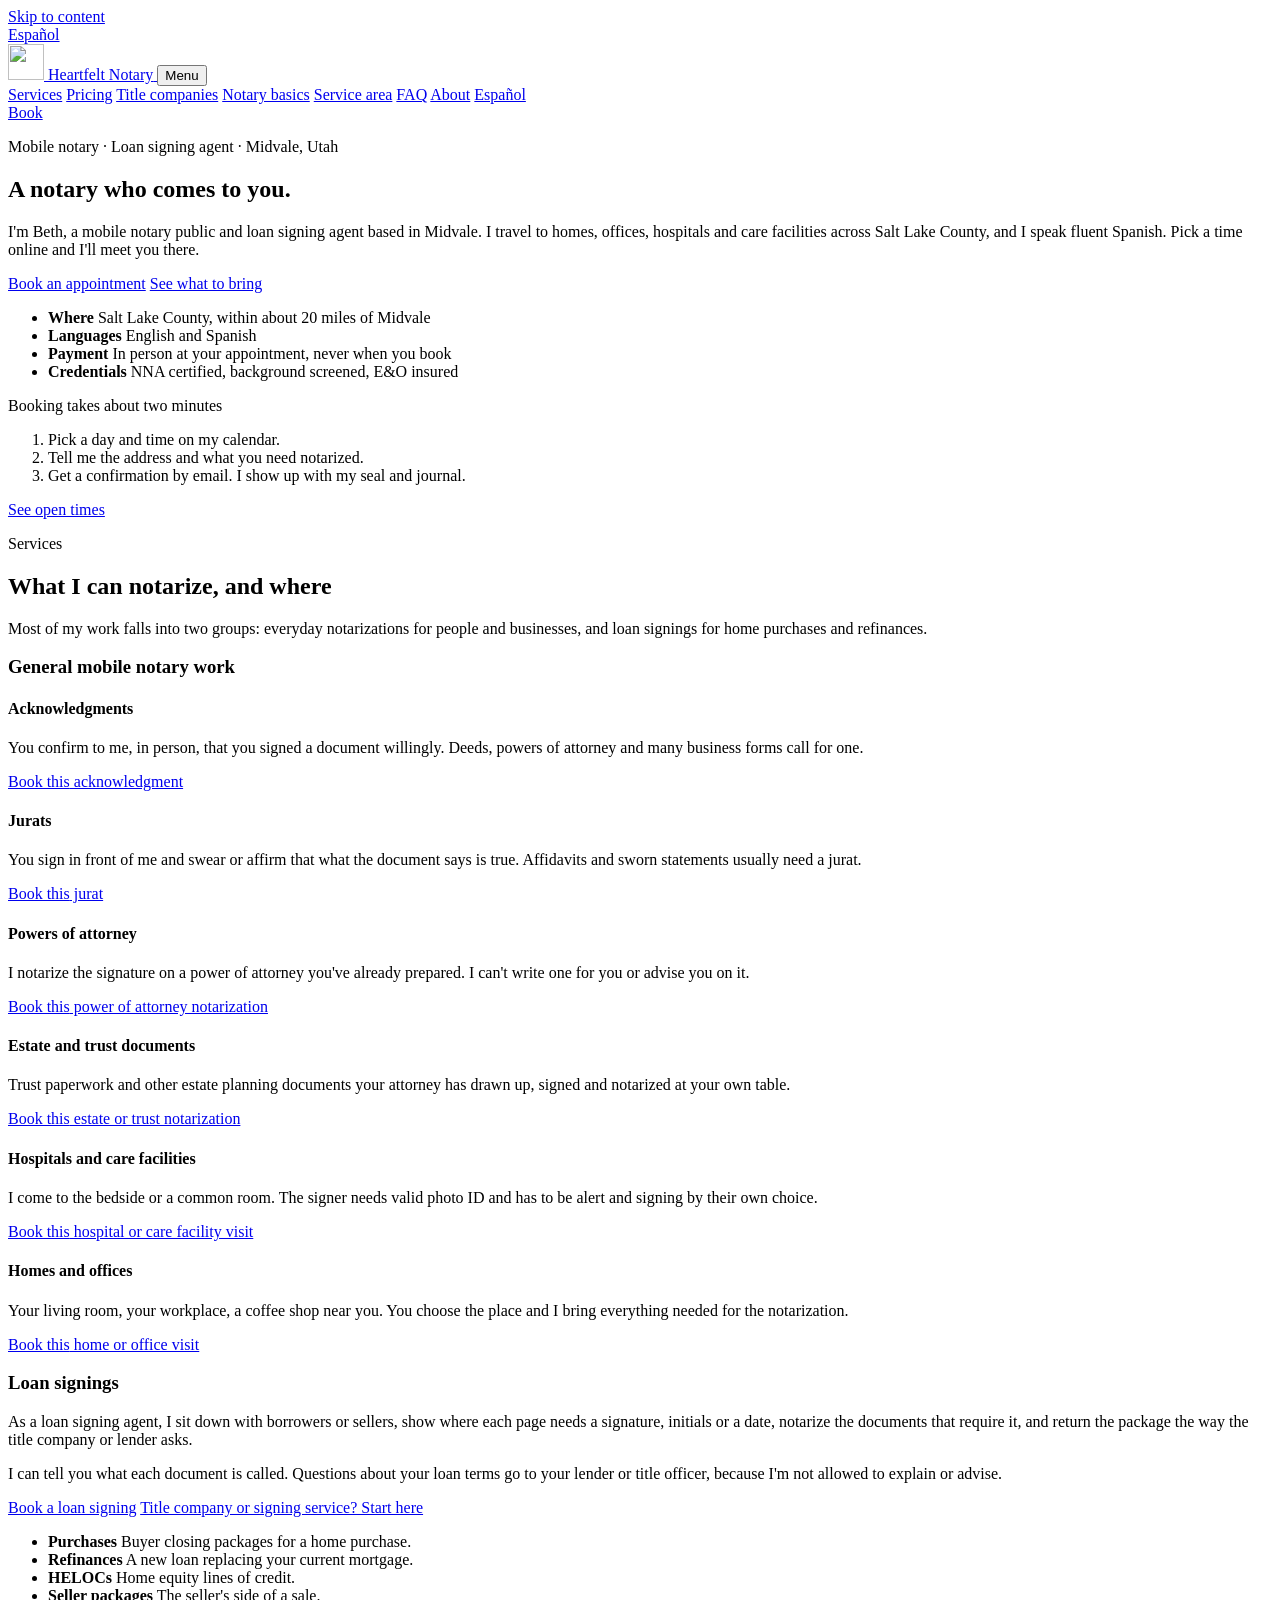
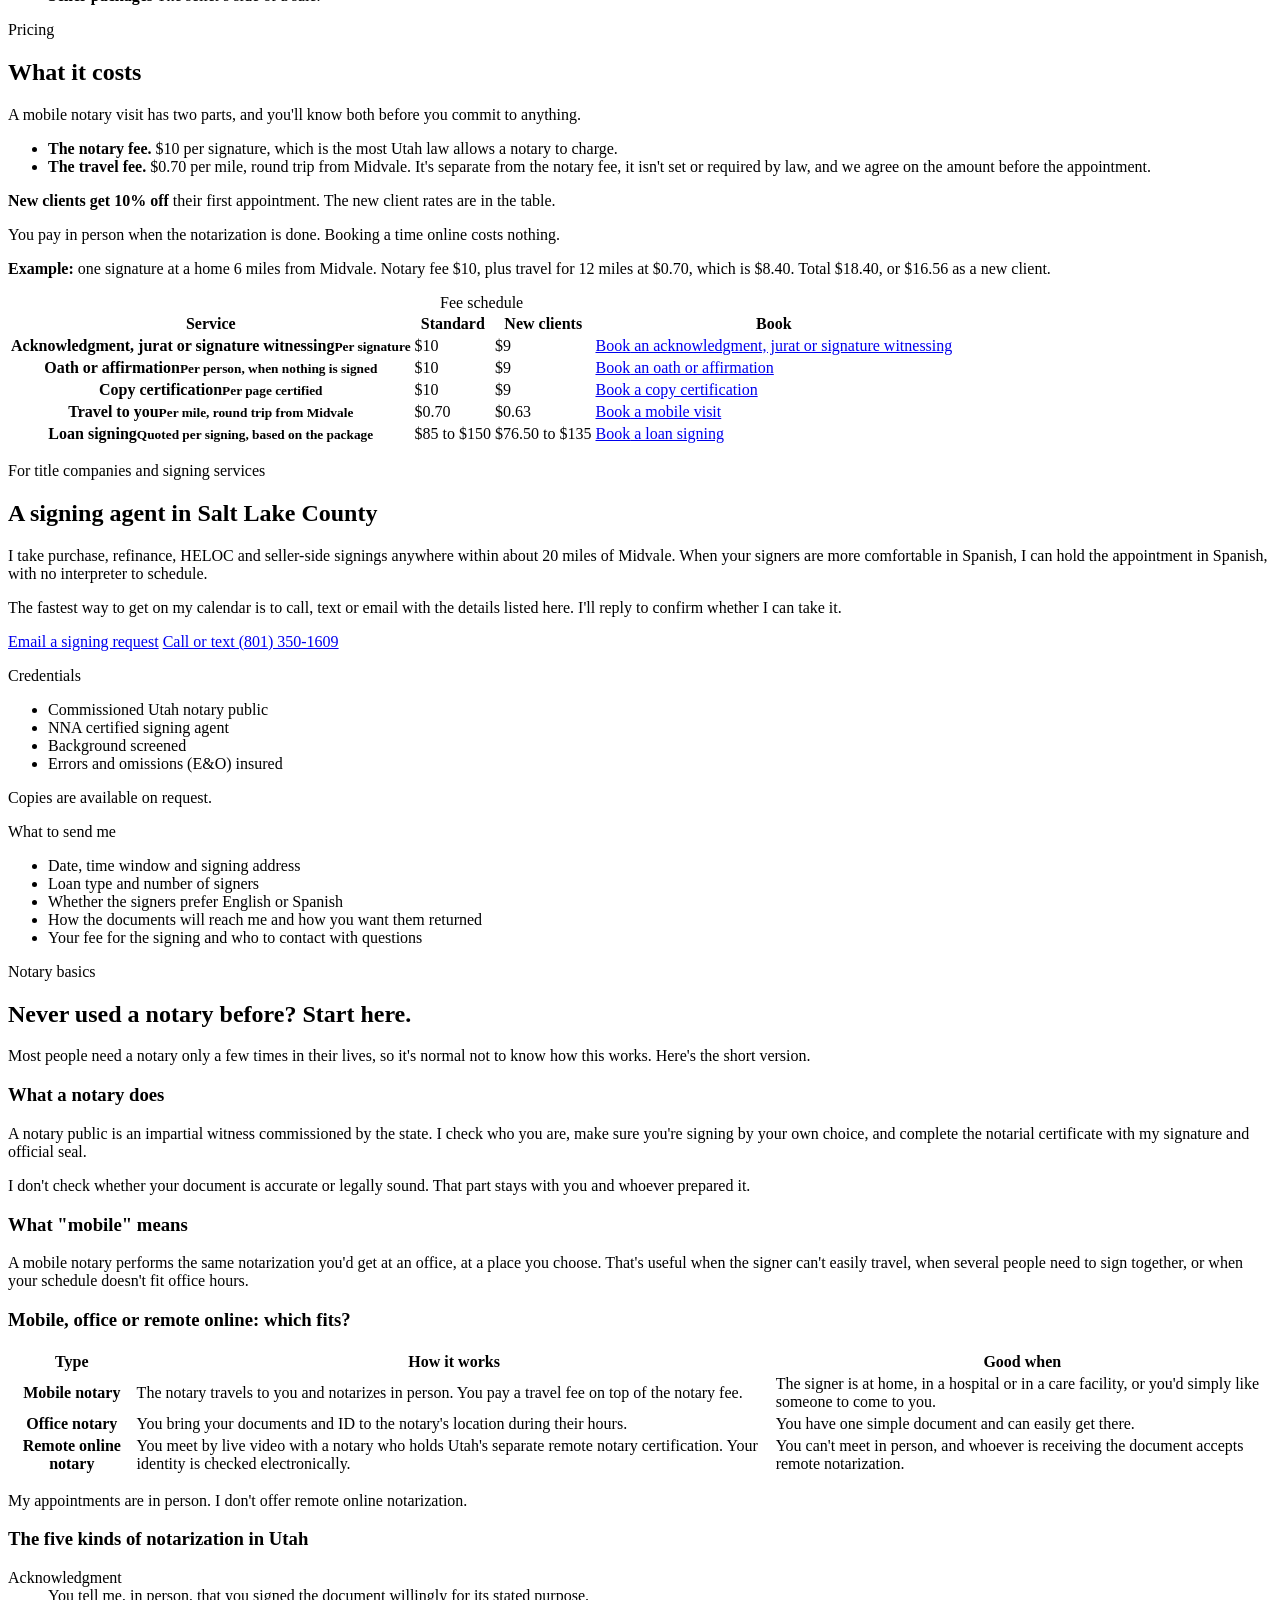
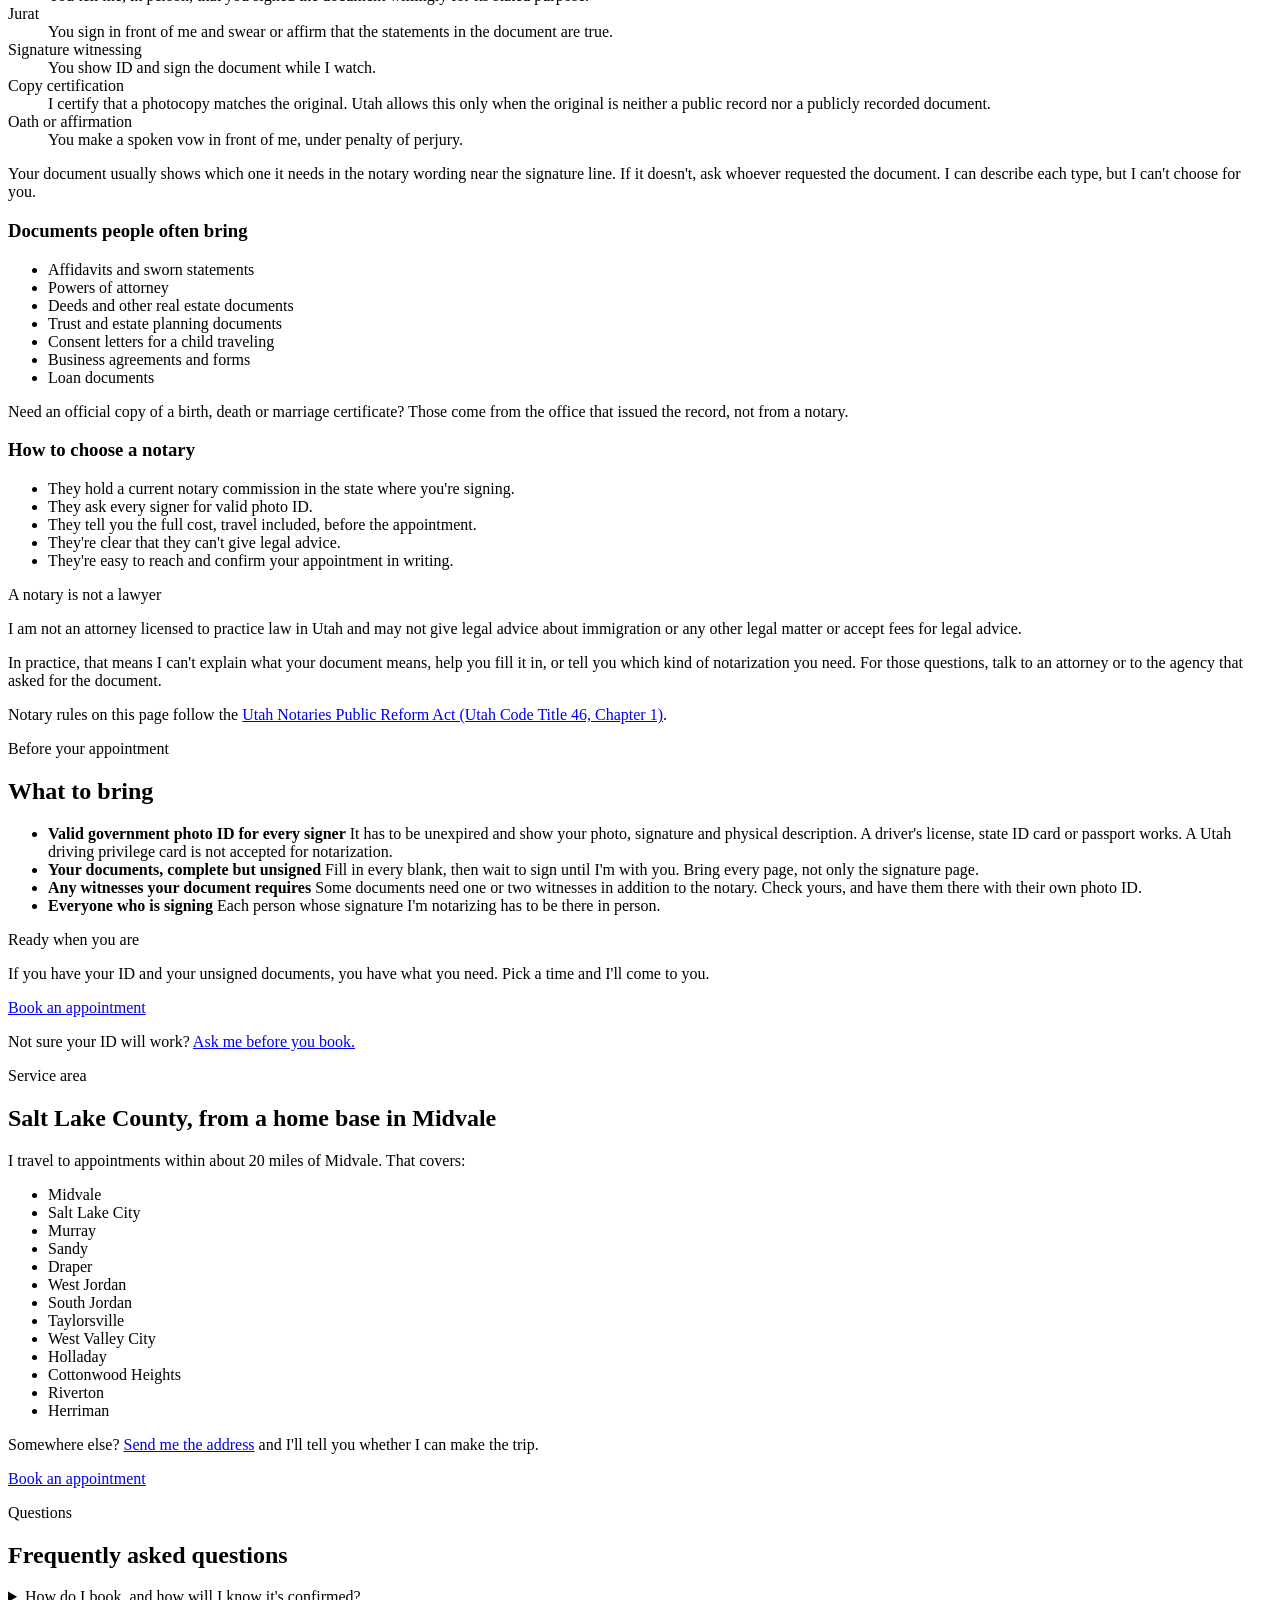
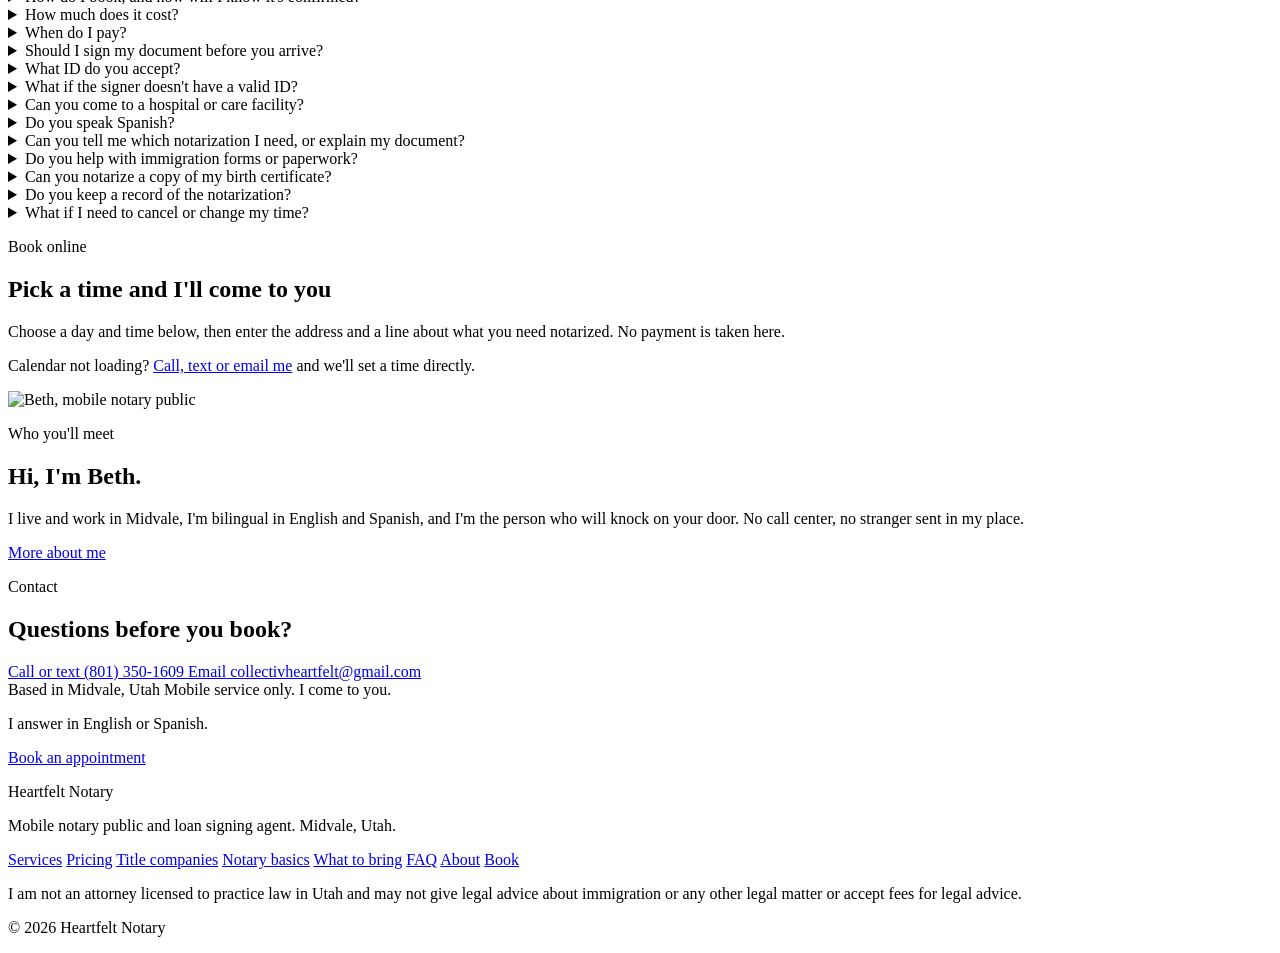
==== commit 6d2a7668: "Add the immigration question to the English FAQ Co-Authored-By: Claude Fable 5.2 <noreply@anthropic." ====
--- a/site/index.html
+++ b/site/index.html
@@ -427,6 +427,10 @@
             <p>No. I'm not an attorney, so I can't give legal advice, explain what a document means or choose the type of notarization. The agency or person who asked for the document can tell you what they need.</p>
           </details>
           <details>
+            <summary>Do you help with immigration forms or paperwork?</summary>
+            <p>No. I don't fill out immigration forms or give immigration advice. For that, talk to an immigration attorney or an accredited representative.</p>
+          </details>
+          <details>
             <summary>Can you notarize a copy of my birth certificate?</summary>
             <p>No. For an official copy of a birth, death or marriage certificate, contact the office that issued it.</p>
           </details>
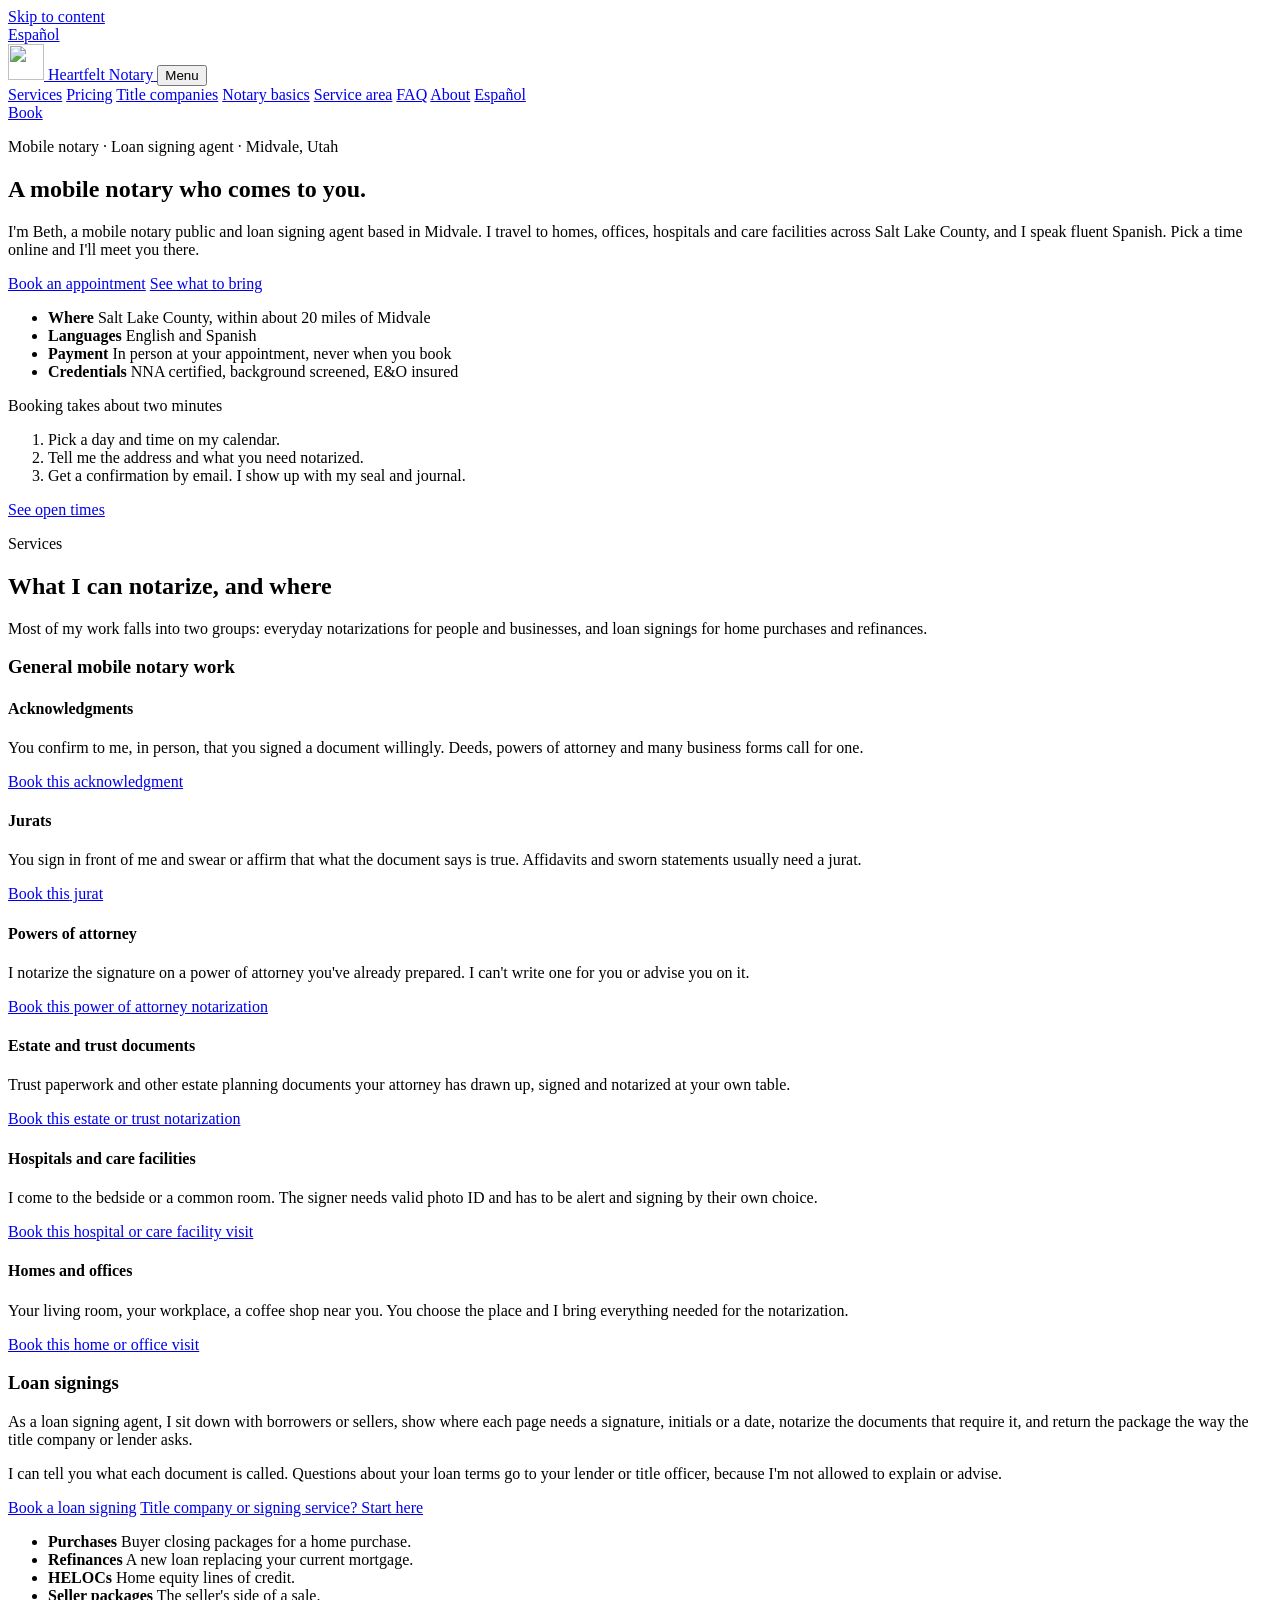
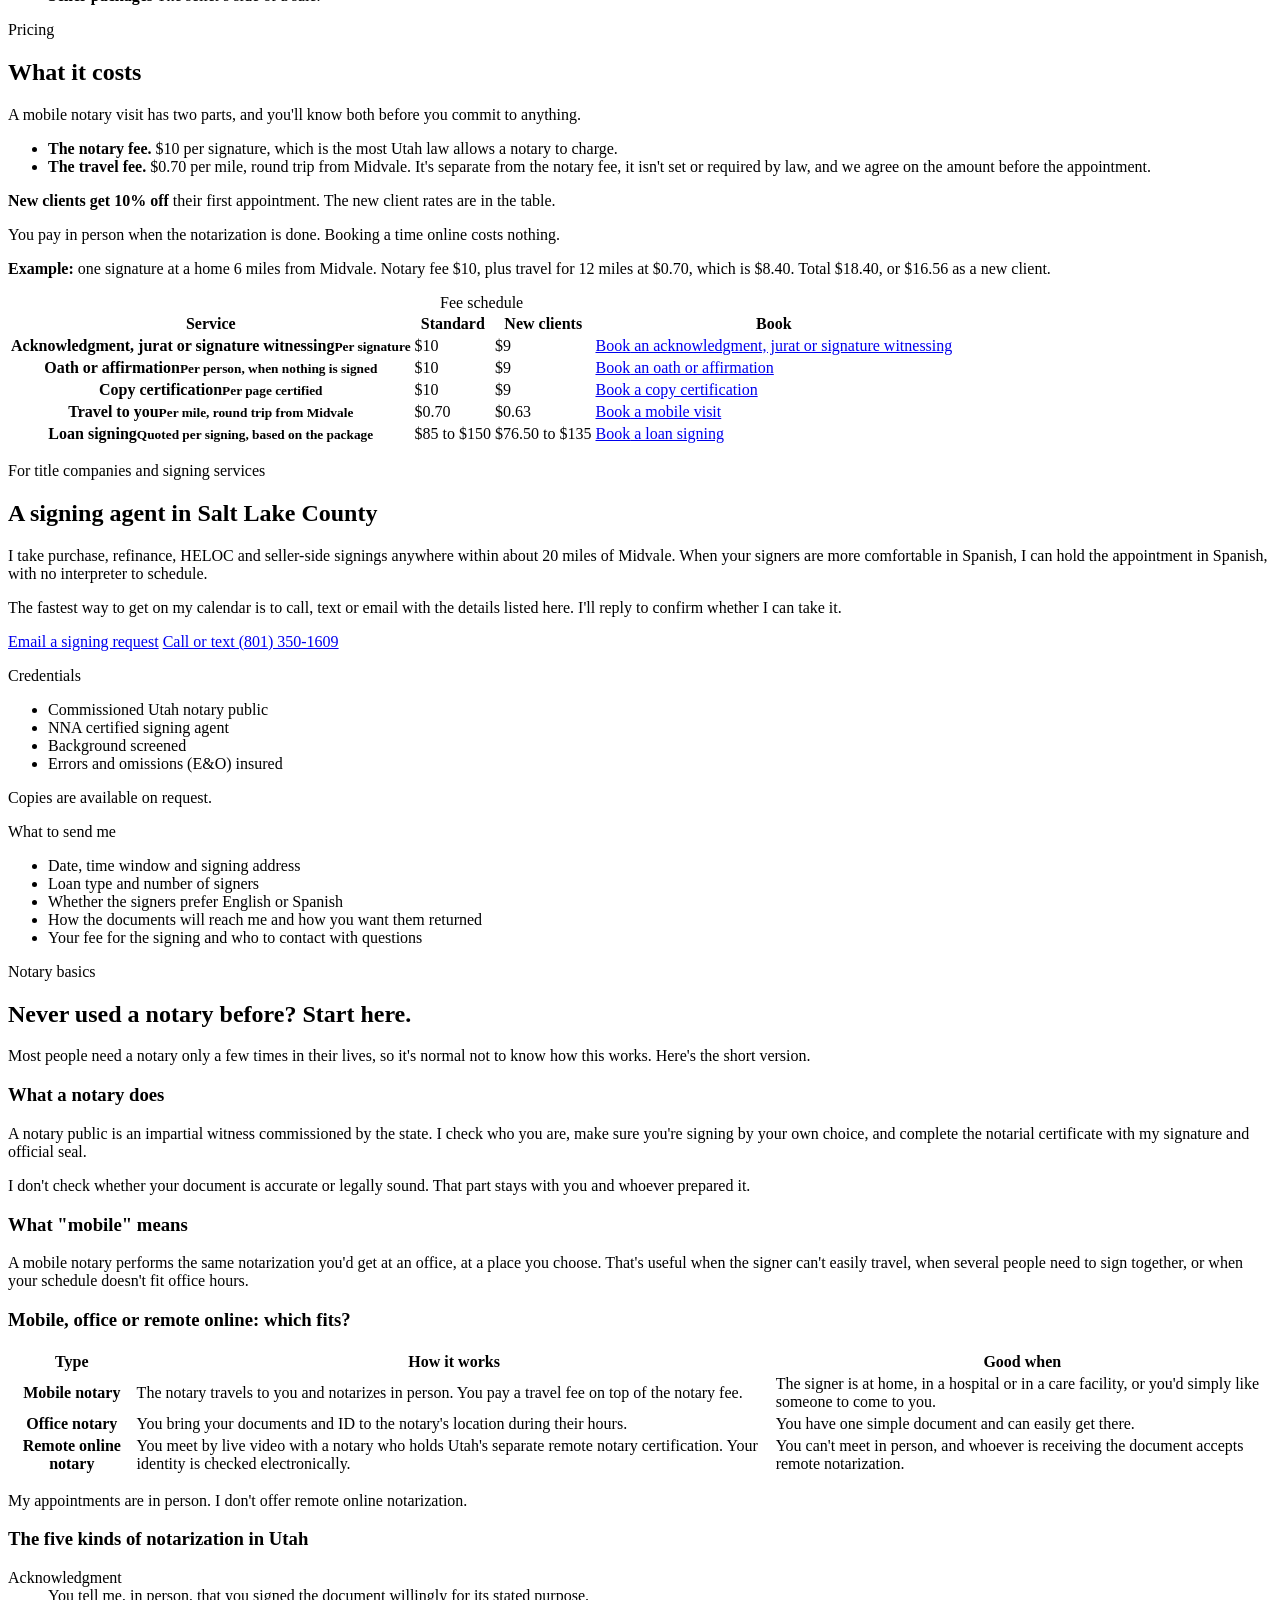
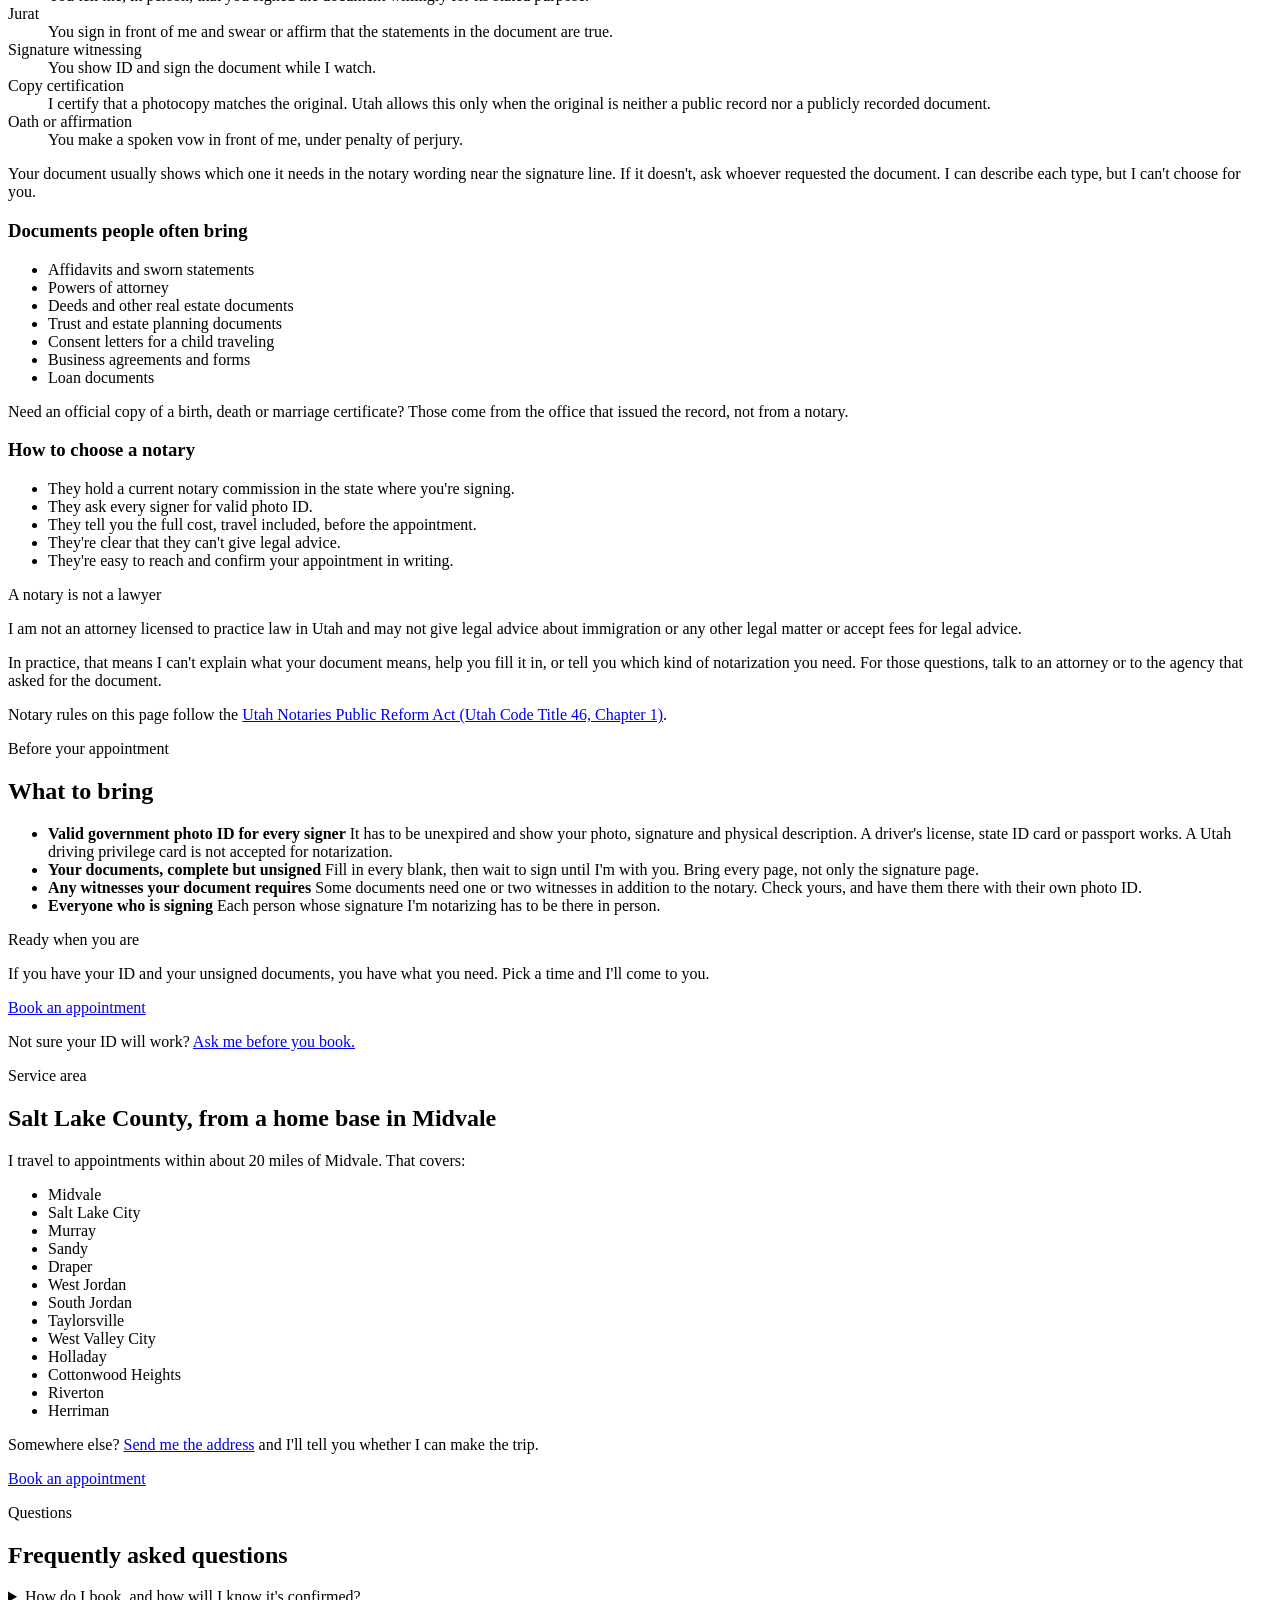
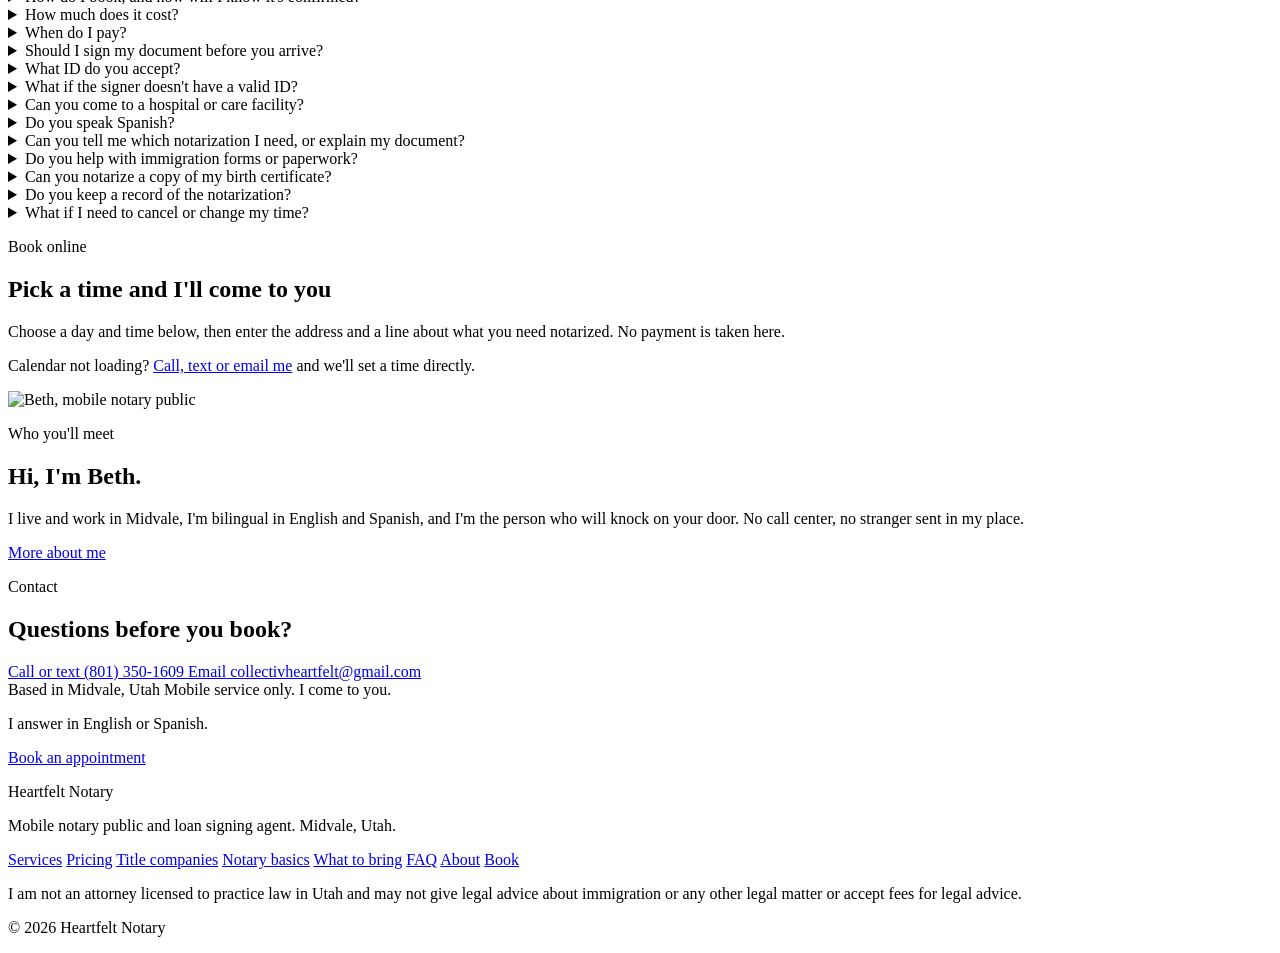
==== commit 47f23650: "Add search and sharing groundwork: canonical and hreflang links, structured data, sitemap, share ima" ====
--- a/site/index.html
+++ b/site/index.html
@@ -5,8 +5,101 @@
   <meta name="viewport" content="width=device-width, initial-scale=1">
   <!-- DRAFT: remove this noindex line at launch -->
   <meta name="robots" content="noindex, nofollow">
-  <title>Heartfelt Notary | Mobile Notary &amp; Loan Signing Agent in Midvale, Utah</title>
+  <title>Mobile Notary in Midvale &amp; Salt Lake County, UT | Heartfelt Notary</title>
   <meta name="description" content="Mobile notary public and loan signing agent based in Midvale, Utah. I travel to homes, offices, hospitals and care facilities across Salt Lake County. English and Spanish. Book online.">
+  <link rel="canonical" href="https://www.heartfeltnotary.com/">
+  <link rel="alternate" hreflang="en" href="https://www.heartfeltnotary.com/">
+  <link rel="alternate" hreflang="es" href="https://www.heartfeltnotary.com/es">
+  <link rel="alternate" hreflang="x-default" href="https://www.heartfeltnotary.com/">
+  <meta property="og:type" content="website">
+  <meta property="og:site_name" content="Heartfelt Notary">
+  <meta property="og:title" content="Mobile Notary in Midvale &amp; Salt Lake County, UT | Heartfelt Notary">
+  <meta property="og:description" content="Mobile notary public and loan signing agent based in Midvale, Utah. I travel to homes, offices, hospitals and care facilities across Salt Lake County. English and Spanish. Book online.">
+  <meta property="og:url" content="https://www.heartfeltnotary.com/">
+  <meta property="og:image" content="https://www.heartfeltnotary.com/og.png">
+  <meta property="og:image:width" content="1200">
+  <meta property="og:image:height" content="630">
+  <meta property="og:locale" content="en_US">
+  <meta name="twitter:card" content="summary_large_image">
+  <script type="application/ld+json">
+{
+    "@context": "https://schema.org",
+    "@type": "Notary",
+    "@id": "https://www.heartfeltnotary.com/#business",
+    "name": "Heartfelt Notary",
+    "url": "https://www.heartfeltnotary.com/",
+    "description": "Mobile notary public and loan signing agent based in Midvale, Utah. I travel to homes, offices, hospitals and care facilities across Salt Lake County. English and Spanish. Book online.",
+    "telephone": "+1-801-350-1609",
+    "email": "collectivheartfelt@gmail.com",
+    "image": "https://www.heartfeltnotary.com/og.png",
+    "logo": "https://www.heartfeltnotary.com/favicon.svg",
+    "priceRange": "$",
+    "knowsLanguage": [
+      "en",
+      "es"
+    ],
+    "address": {
+      "@type": "PostalAddress",
+      "addressLocality": "Midvale",
+      "addressRegion": "UT",
+      "addressCountry": "US"
+    },
+    "areaServed": [
+      {
+        "@type": "City",
+        "name": "Midvale, Utah"
+      },
+      {
+        "@type": "City",
+        "name": "Salt Lake City, Utah"
+      },
+      {
+        "@type": "City",
+        "name": "Murray, Utah"
+      },
+      {
+        "@type": "City",
+        "name": "Sandy, Utah"
+      },
+      {
+        "@type": "City",
+        "name": "Draper, Utah"
+      },
+      {
+        "@type": "City",
+        "name": "West Jordan, Utah"
+      },
+      {
+        "@type": "City",
+        "name": "South Jordan, Utah"
+      },
+      {
+        "@type": "City",
+        "name": "Taylorsville, Utah"
+      },
+      {
+        "@type": "City",
+        "name": "West Valley City, Utah"
+      },
+      {
+        "@type": "City",
+        "name": "Holladay, Utah"
+      },
+      {
+        "@type": "City",
+        "name": "Cottonwood Heights, Utah"
+      },
+      {
+        "@type": "City",
+        "name": "Riverton, Utah"
+      },
+      {
+        "@type": "City",
+        "name": "Herriman, Utah"
+      }
+    ]
+  }
+  </script>
   <link rel="icon" href="/favicon.svg" type="image/svg+xml">
   <link rel="preconnect" href="https://fonts.googleapis.com">
   <link rel="preconnect" href="https://fonts.gstatic.com" crossorigin>
@@ -46,7 +139,7 @@
       <div class="wrap hero__grid">
         <div class="hero__text">
           <p class="eyebrow">Mobile notary · Loan signing agent · Midvale, Utah</p>
-          <h1>A notary who comes to you.</h1>
+          <h1>A mobile notary who comes to you.</h1>
           <p class="lede">I'm Beth, a mobile notary public and loan signing agent based in Midvale. I travel to homes, offices, hospitals and care facilities across Salt Lake County, and I speak fluent Spanish. Pick a time online and I'll meet you there.</p>
           <div class="actions">
             <a class="btn" href="#book">Book an appointment</a>
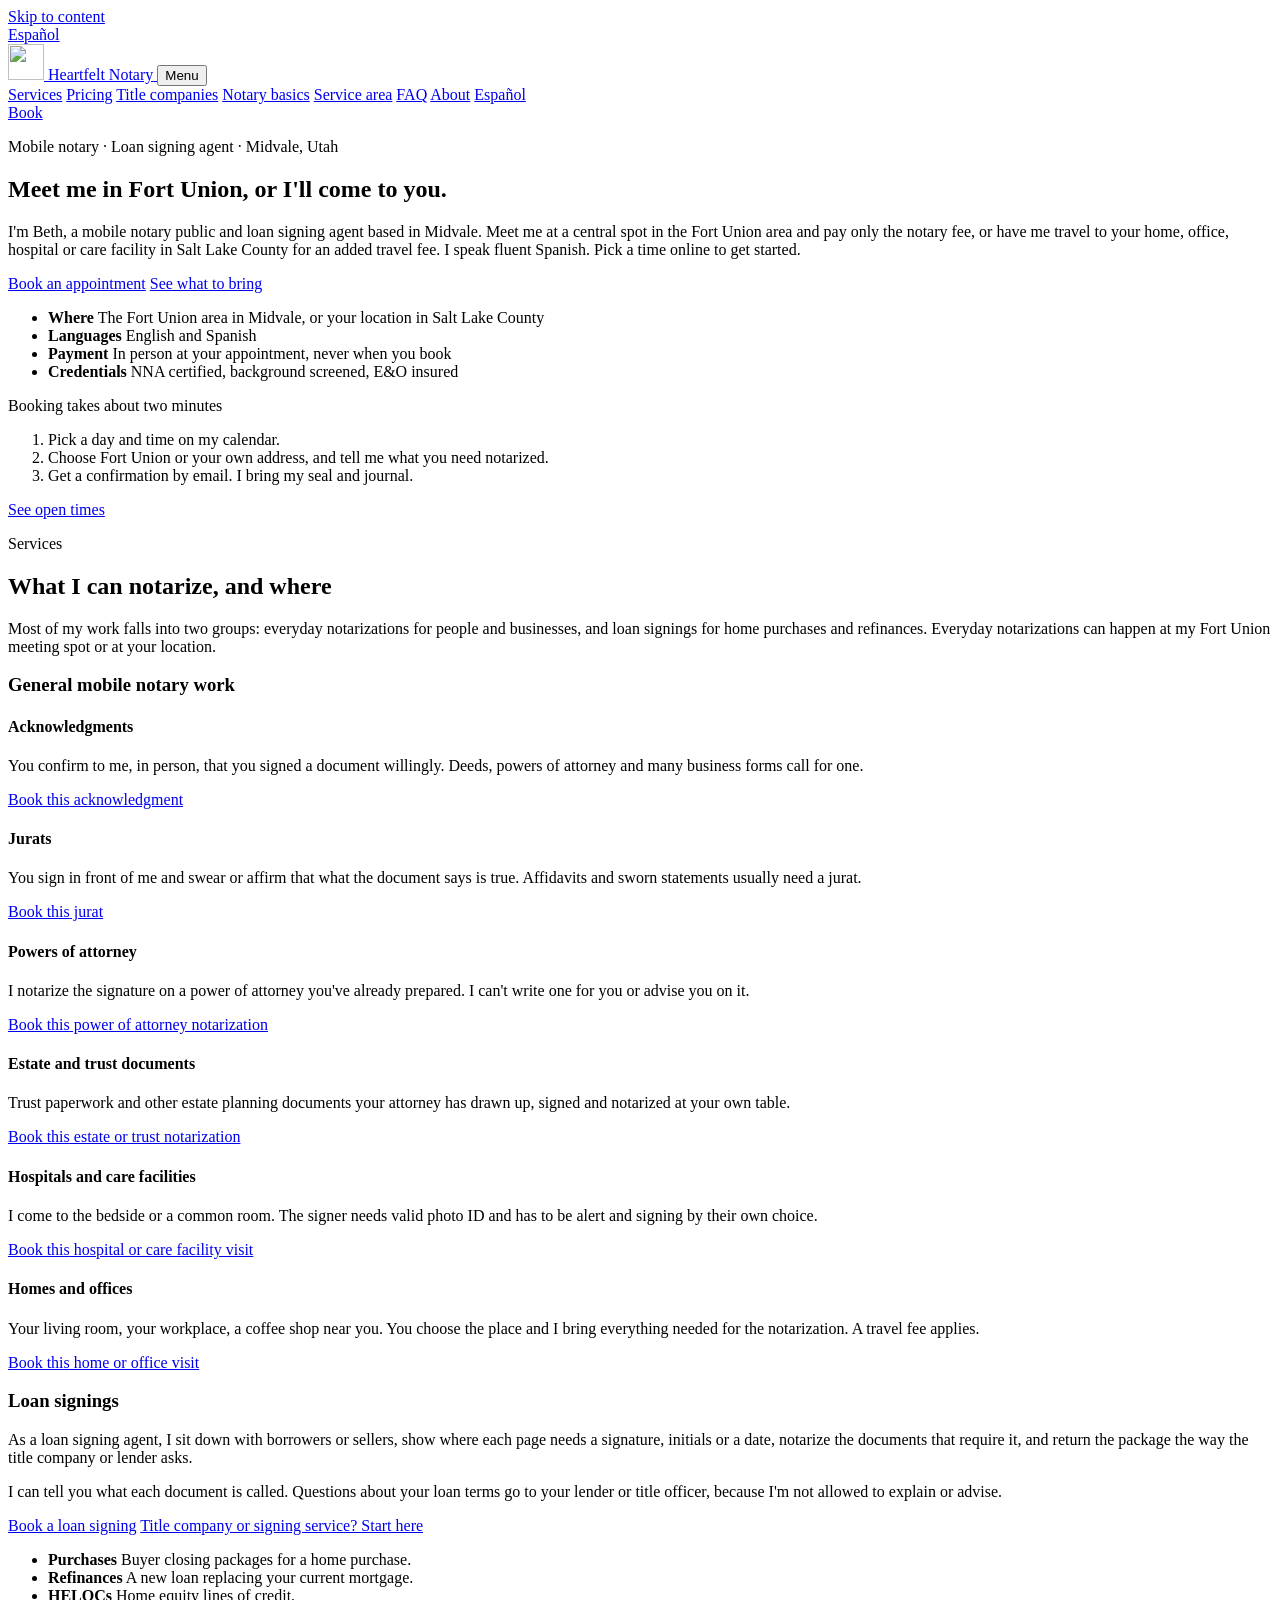
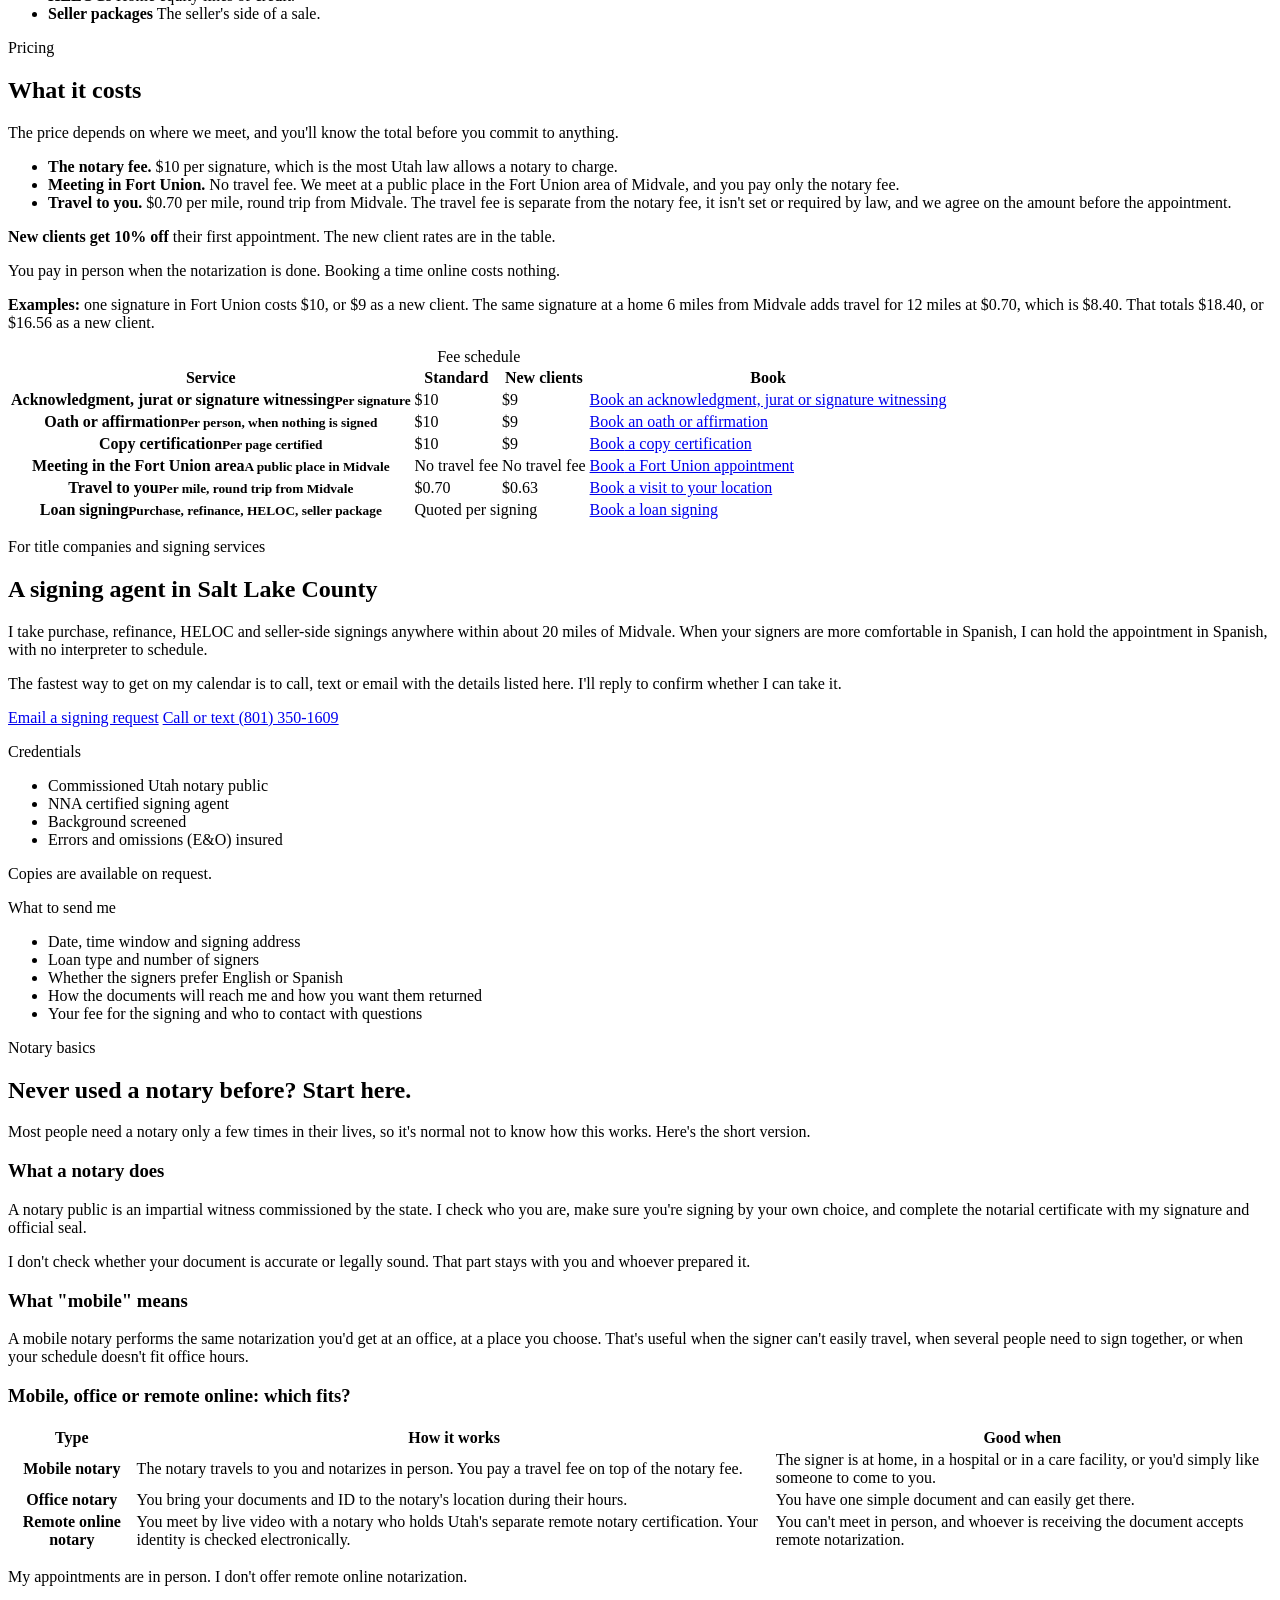
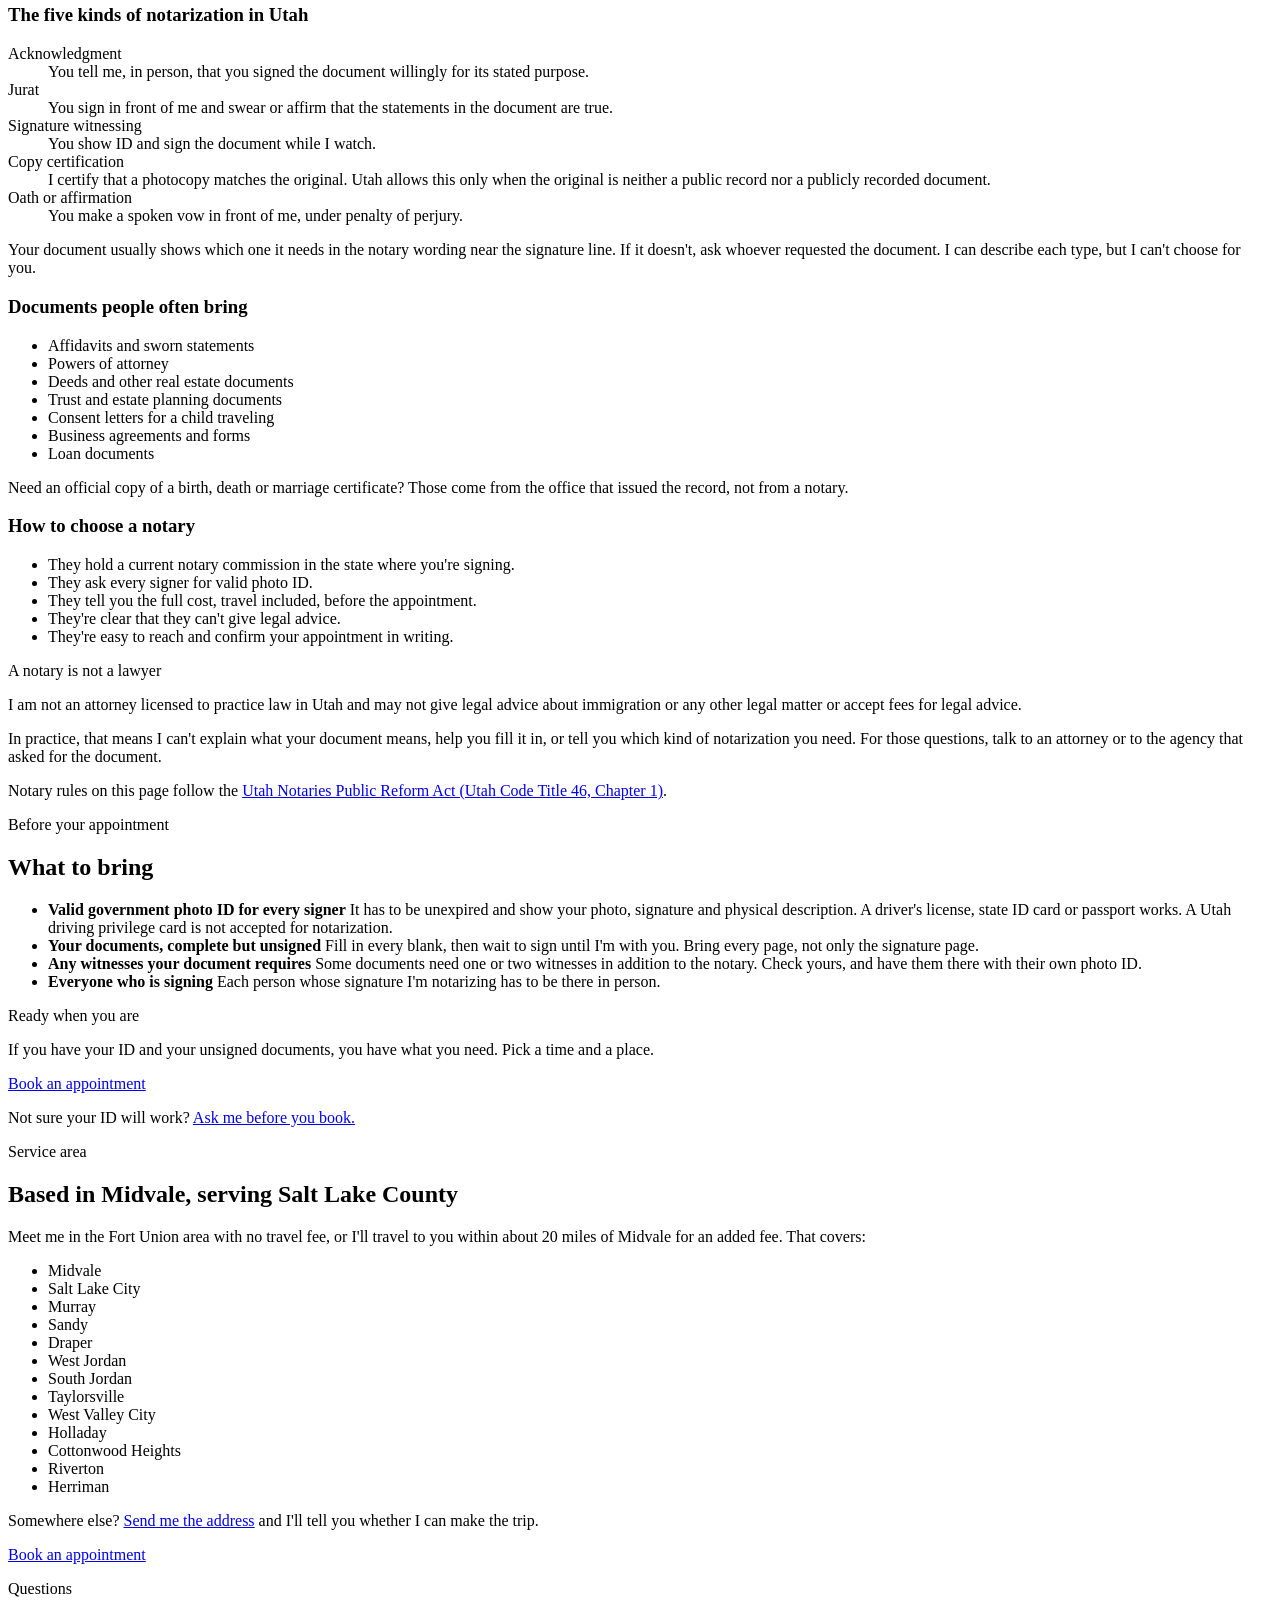
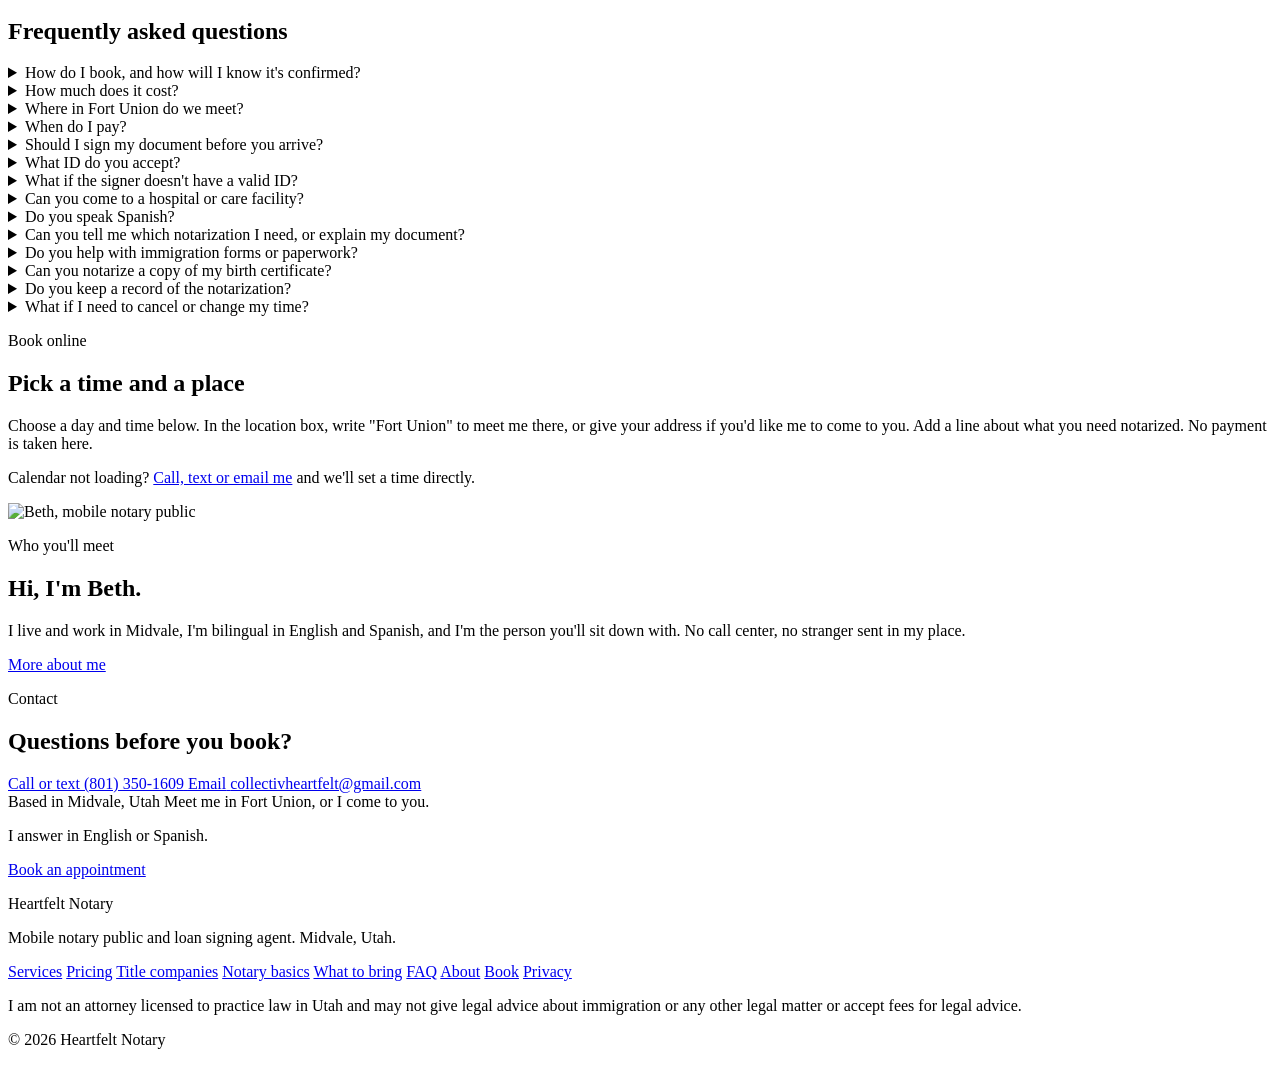
==== commit 3e2e144d: "Fort Union meeting option with no travel fee, loan signings quoted per signing, privacy pages in Eng" ====
--- a/site/index.html
+++ b/site/index.html
@@ -139,14 +139,14 @@
       <div class="wrap hero__grid">
         <div class="hero__text">
           <p class="eyebrow">Mobile notary · Loan signing agent · Midvale, Utah</p>
-          <h1>A mobile notary who comes to you.</h1>
-          <p class="lede">I'm Beth, a mobile notary public and loan signing agent based in Midvale. I travel to homes, offices, hospitals and care facilities across Salt Lake County, and I speak fluent Spanish. Pick a time online and I'll meet you there.</p>
+          <h1>Meet me in Fort Union, or I'll come to you.</h1>
+          <p class="lede">I'm Beth, a mobile notary public and loan signing agent based in Midvale. Meet me at a central spot in the Fort Union area and pay only the notary fee, or have me travel to your home, office, hospital or care facility in Salt Lake County for an added travel fee. I speak fluent Spanish. Pick a time online to get started.</p>
           <div class="actions">
             <a class="btn" href="#book">Book an appointment</a>
             <a class="link" href="#bring">See what to bring</a>
           </div>
           <ul class="facts" aria-label="At a glance">
-            <li><strong>Where</strong> Salt Lake County, within about 20 miles of Midvale</li>
+            <li><strong>Where</strong> The Fort Union area in Midvale, or your location in Salt Lake County</li>
             <li><strong>Languages</strong> English and Spanish</li>
             <li><strong>Payment</strong> In person at your appointment, never when you book</li>
             <li><strong>Credentials</strong> NNA certified, background screened, E&amp;O insured</li>
@@ -157,8 +157,8 @@
           <p class="hero__card-title">Booking takes about two minutes</p>
           <ol class="steps steps--compact">
             <li><span>Pick a day and time on my calendar.</span></li>
-            <li><span>Tell me the address and what you need notarized.</span></li>
-            <li><span>Get a confirmation by email. I show up with my seal and journal.</span></li>
+            <li><span>Choose Fort Union or your own address, and tell me what you need notarized.</span></li>
+            <li><span>Get a confirmation by email. I bring my seal and journal.</span></li>
           </ol>
           <a class="btn btn--block" href="#book">See open times</a>
         </aside>
@@ -170,7 +170,7 @@
       <div class="wrap">
         <p class="eyebrow">Services</p>
         <h2>What I can notarize, and where</h2>
-        <p class="section__intro">Most of my work falls into two groups: everyday notarizations for people and businesses, and loan signings for home purchases and refinances.</p>
+        <p class="section__intro">Most of my work falls into two groups: everyday notarizations for people and businesses, and loan signings for home purchases and refinances. Everyday notarizations can happen at my Fort Union meeting spot or at your location.</p>
 
         <h3 class="group-title">General mobile notary work</h3>
         <div class="cards">
@@ -201,7 +201,7 @@
           </article>
           <article class="card">
             <h4>Homes and offices</h4>
-            <p>Your living room, your workplace, a coffee shop near you. You choose the place and I bring everything needed for the notarization.</p>
+            <p>Your living room, your workplace, a coffee shop near you. You choose the place and I bring everything needed for the notarization. A travel fee applies.</p>
             <a class="card__cta" href="#book">Book this<span class="sr"> home or office visit</span></a>
           </article>
         </div>
@@ -231,14 +231,15 @@
         <h2>What it costs</h2>
         <div class="split">
           <div>
-            <p>A mobile notary visit has two parts, and you'll know both before you commit to anything.</p>
+            <p>The price depends on where we meet, and you'll know the total before you commit to anything.</p>
             <ul class="plain">
               <li><strong>The notary fee.</strong> $10 per signature, which is the most Utah law allows a notary to charge.</li>
-              <li><strong>The travel fee.</strong> $0.70 per mile, round trip from Midvale. It's separate from the notary fee, it isn't set or required by law, and we agree on the amount before the appointment.</li>
+              <li><strong>Meeting in Fort Union.</strong> No travel fee. We meet at a public place in the Fort Union area of Midvale, and you pay only the notary fee.</li>
+              <li><strong>Travel to you.</strong> $0.70 per mile, round trip from Midvale. The travel fee is separate from the notary fee, it isn't set or required by law, and we agree on the amount before the appointment.</li>
             </ul>
             <p class="offer"><strong>New clients get 10% off</strong> their first appointment. The new client rates are in the table.</p>
             <p>You pay in person when the notarization is done. Booking a time online costs nothing.</p>
-            <p class="note"><strong>Example:</strong> one signature at a home 6 miles from Midvale. Notary fee $10, plus travel for 12 miles at $0.70, which is $8.40. Total $18.40, or $16.56 as a new client.</p>
+            <p class="note"><strong>Examples:</strong> one signature in Fort Union costs $10, or $9 as a new client. The same signature at a home 6 miles from Midvale adds travel for 12 miles at $0.70, which is $8.40. That totals $18.40, or $16.56 as a new client.</p>
           </div>
           <div class="table-wrap">
             <table class="price">
@@ -266,15 +267,20 @@
                   <td><a class="card__cta" href="#book">Book<span class="sr"> a copy certification</span></a></td>
                 </tr>
                 <tr>
+                  <th scope="row">Meeting in the Fort Union area<small>A public place in Midvale</small></th>
+                  <td data-label="Standard">No travel fee</td>
+                  <td data-label="New clients">No travel fee</td>
+                  <td><a class="card__cta" href="#book">Book<span class="sr"> a Fort Union appointment</span></a></td>
+                </tr>
+                <tr>
                   <th scope="row">Travel to you<small>Per mile, round trip from Midvale</small></th>
                   <td data-label="Standard">$0.70</td>
                   <td data-label="New clients">$0.63</td>
-                  <td><a class="card__cta" href="#book">Book<span class="sr"> a mobile visit</span></a></td>
+                  <td><a class="card__cta" href="#book">Book<span class="sr"> a visit to your location</span></a></td>
                 </tr>
                 <tr>
-                  <th scope="row">Loan signing<small>Quoted per signing, based on the package</small></th>
-                  <td data-label="Standard">$85 to $150</td>
-                  <td data-label="New clients">$76.50 to $135</td>
+                  <th scope="row">Loan signing<small>Purchase, refinance, HELOC, seller package</small></th>
+                  <td colspan="2">Quoted per signing</td>
                   <td><a class="card__cta" href="#book">Book<span class="sr"> a loan signing</span></a></td>
                 </tr>
               </tbody>
@@ -442,7 +448,7 @@
           </ul>
           <div class="panel panel--plain">
             <p class="panel__title">Ready when you are</p>
-            <p>If you have your ID and your unsigned documents, you have what you need. Pick a time and I'll come to you.</p>
+            <p>If you have your ID and your unsigned documents, you have what you need. Pick a time and a place.</p>
             <a class="btn btn--block" href="#book">Book an appointment</a>
             <p class="panel__small">Not sure your ID will work? <a href="#contact">Ask me before you book.</a></p>
           </div>
@@ -454,8 +460,8 @@
     <section class="section" id="area">
       <div class="wrap">
         <p class="eyebrow">Service area</p>
-        <h2>Salt Lake County, from a home base in Midvale</h2>
-        <p class="section__intro">I travel to appointments within about 20 miles of Midvale. That covers:</p>
+        <h2>Based in Midvale, serving Salt Lake County</h2>
+        <p class="section__intro">Meet me in the Fort Union area with no travel fee, or I'll travel to you within about 20 miles of Midvale for an added fee. That covers:</p>
         <ul class="chips">
           <li>Midvale</li>
           <li>Salt Lake City</li>
@@ -485,11 +491,15 @@
         <div class="faq">
           <details>
             <summary>How do I book, and how will I know it's confirmed?</summary>
-            <p>Choose a time on the calendar on this page and enter the address and what you need notarized. You'll get a confirmation by email with the date and time. If I have a question about your documents, I'll contact you before the appointment.</p>
+            <p>Choose a time on the calendar on this page, say whether you'd like to meet in Fort Union or have me come to you, and tell me what you need notarized. You'll get a confirmation by email with the date and time. If I have a question about your documents, I'll contact you before the appointment.</p>
           </details>
           <details>
             <summary>How much does it cost?</summary>
-            <p>$10 per signature for the notarization, plus a travel fee of $0.70 per mile, round trip from Midvale, that we agree on before the appointment. New clients get 10% off their first appointment. The full list is under <a href="#pricing">Pricing</a>.</p>
+            <p>$10 per signature. If we meet in the Fort Union area, there's no travel fee. If I come to you, travel is $0.70 per mile, round trip from Midvale, and we agree on it before the appointment. New clients get 10% off their first appointment. The full list is under <a href="#pricing">Pricing</a>.</p>
+          </details>
+          <details>
+            <summary>Where in Fort Union do we meet?</summary>
+            <p>At a public place in the Fort Union area of Midvale. I'll send you the exact spot when I confirm your appointment.</p>
           </details>
           <details>
             <summary>When do I pay?</summary>
@@ -543,8 +553,8 @@
     <section class="section" id="book">
       <div class="wrap">
         <p class="eyebrow">Book online</p>
-        <h2>Pick a time and I'll come to you</h2>
-        <p class="section__intro">Choose a day and time below, then enter the address and a line about what you need notarized. No payment is taken here.</p>
+        <h2>Pick a time and a place</h2>
+        <p class="section__intro">Choose a day and time below. In the location box, write "Fort Union" to meet me there, or give your address if you'd like me to come to you. Add a line about what you need notarized. No payment is taken here.</p>
 
         <div class="booking" data-calendly-url="https://calendly.com/collectivheartfelt/mobile-notary">
           <noscript><p class="booking__noscript"><a href="https://calendly.com/collectivheartfelt/mobile-notary">Open the booking calendar</a></p></noscript>
@@ -559,7 +569,7 @@
         <img class="about-teaser__photo" src="/beth.jpg" alt="Beth, mobile notary public" width="840" height="840" loading="lazy">
         <p class="eyebrow">Who you'll meet</p>
         <h2>Hi, I'm Beth.</h2>
-        <p>I live and work in Midvale, I'm bilingual in English and Spanish, and I'm the person who will knock on your door. No call center, no stranger sent in my place.</p>
+        <p>I live and work in Midvale, I'm bilingual in English and Spanish, and I'm the person you'll sit down with. No call center, no stranger sent in my place.</p>
         <a class="link" href="/about">More about me</a>
       </div>
     </section>
@@ -581,7 +591,7 @@
           <div class="contact__item">
             <span class="contact__label">Based in</span>
             <span class="contact__value">Midvale, Utah</span>
-            <span class="contact__sub">Mobile service only. I come to you.</span>
+            <span class="contact__sub">Meet me in Fort Union, or I come to you.</span>
           </div>
         </div>
         <p class="contact__lang">I answer in English or Spanish.</p>
@@ -605,6 +615,7 @@
         <a href="#faq">FAQ</a>
         <a href="/about">About</a>
         <a href="#book">Book</a>
+        <a href="/privacy">Privacy</a>
       </nav>
       <p class="foot__legal">I am not an attorney licensed to practice law in Utah and may not give legal advice about immigration or any other legal matter or accept fees for legal advice.</p>
       <p class="foot__copy">© <span data-year>2026</span> Heartfelt Notary</p>
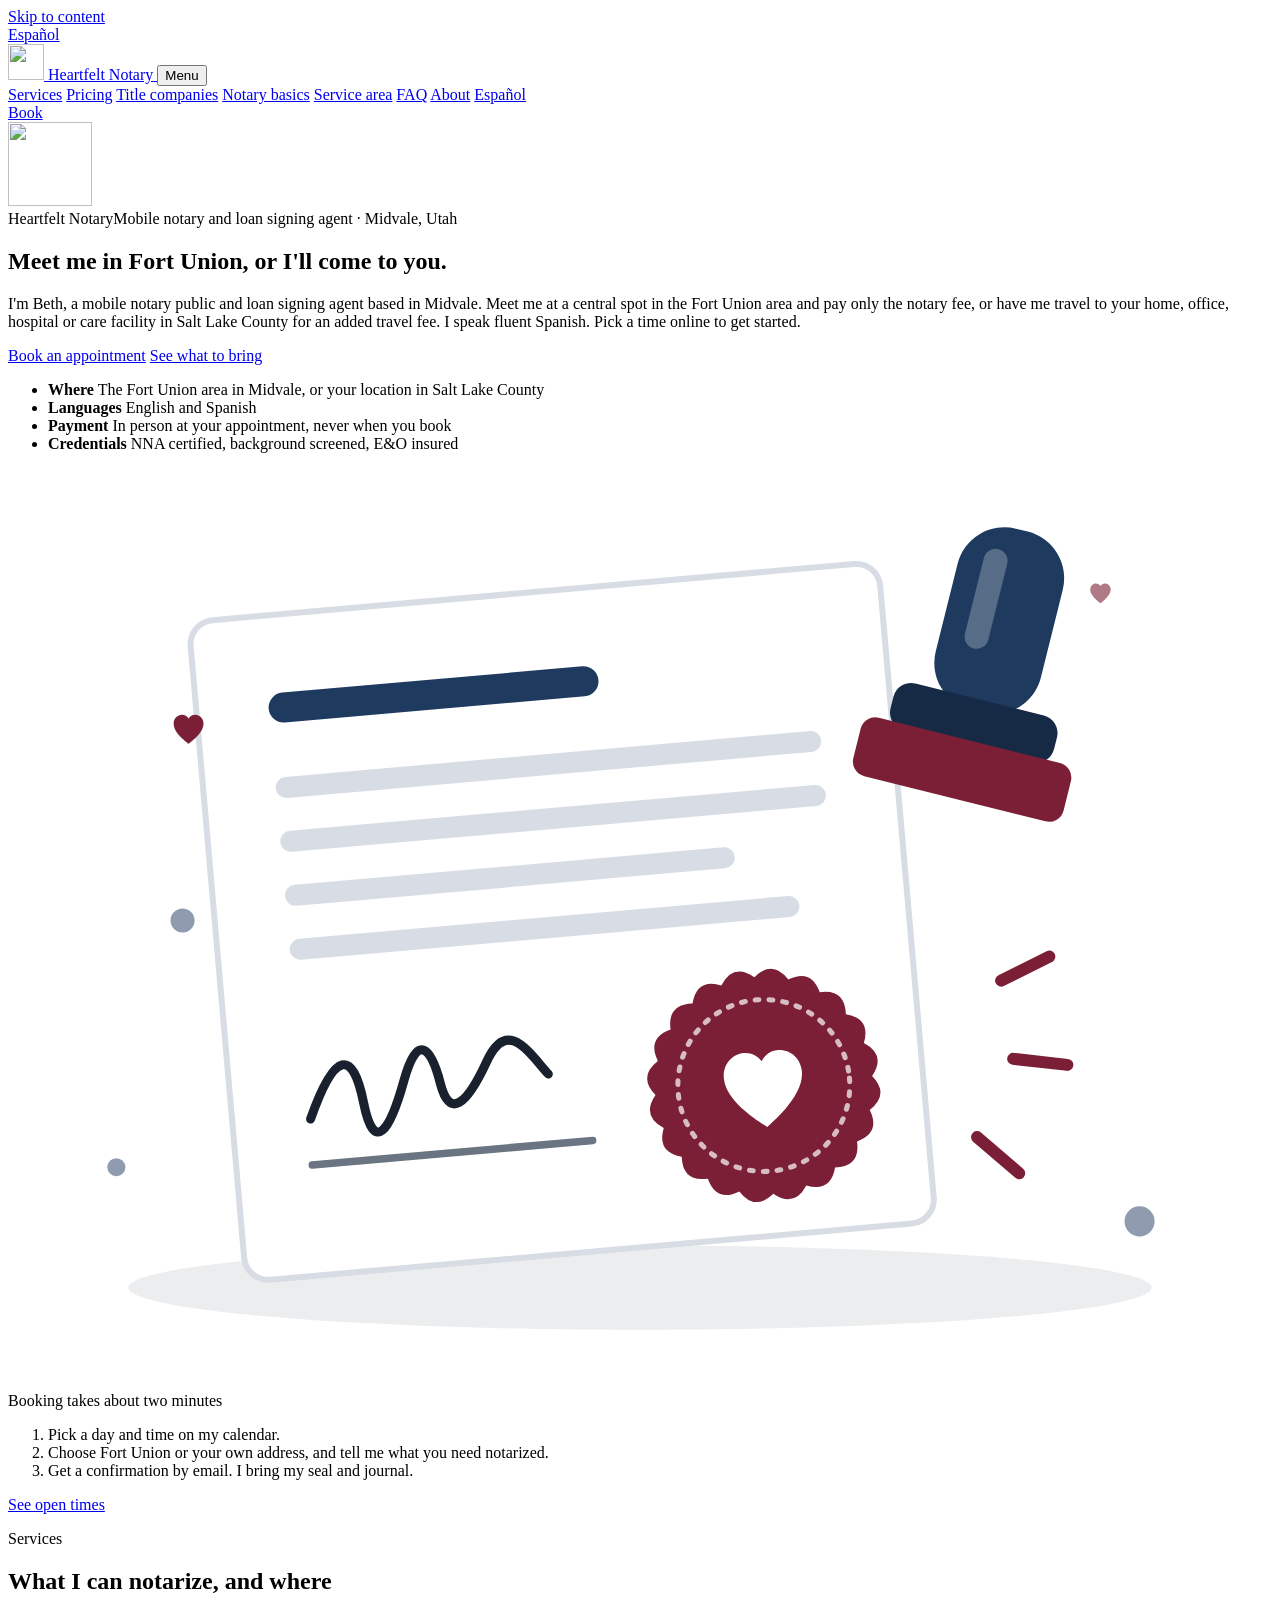
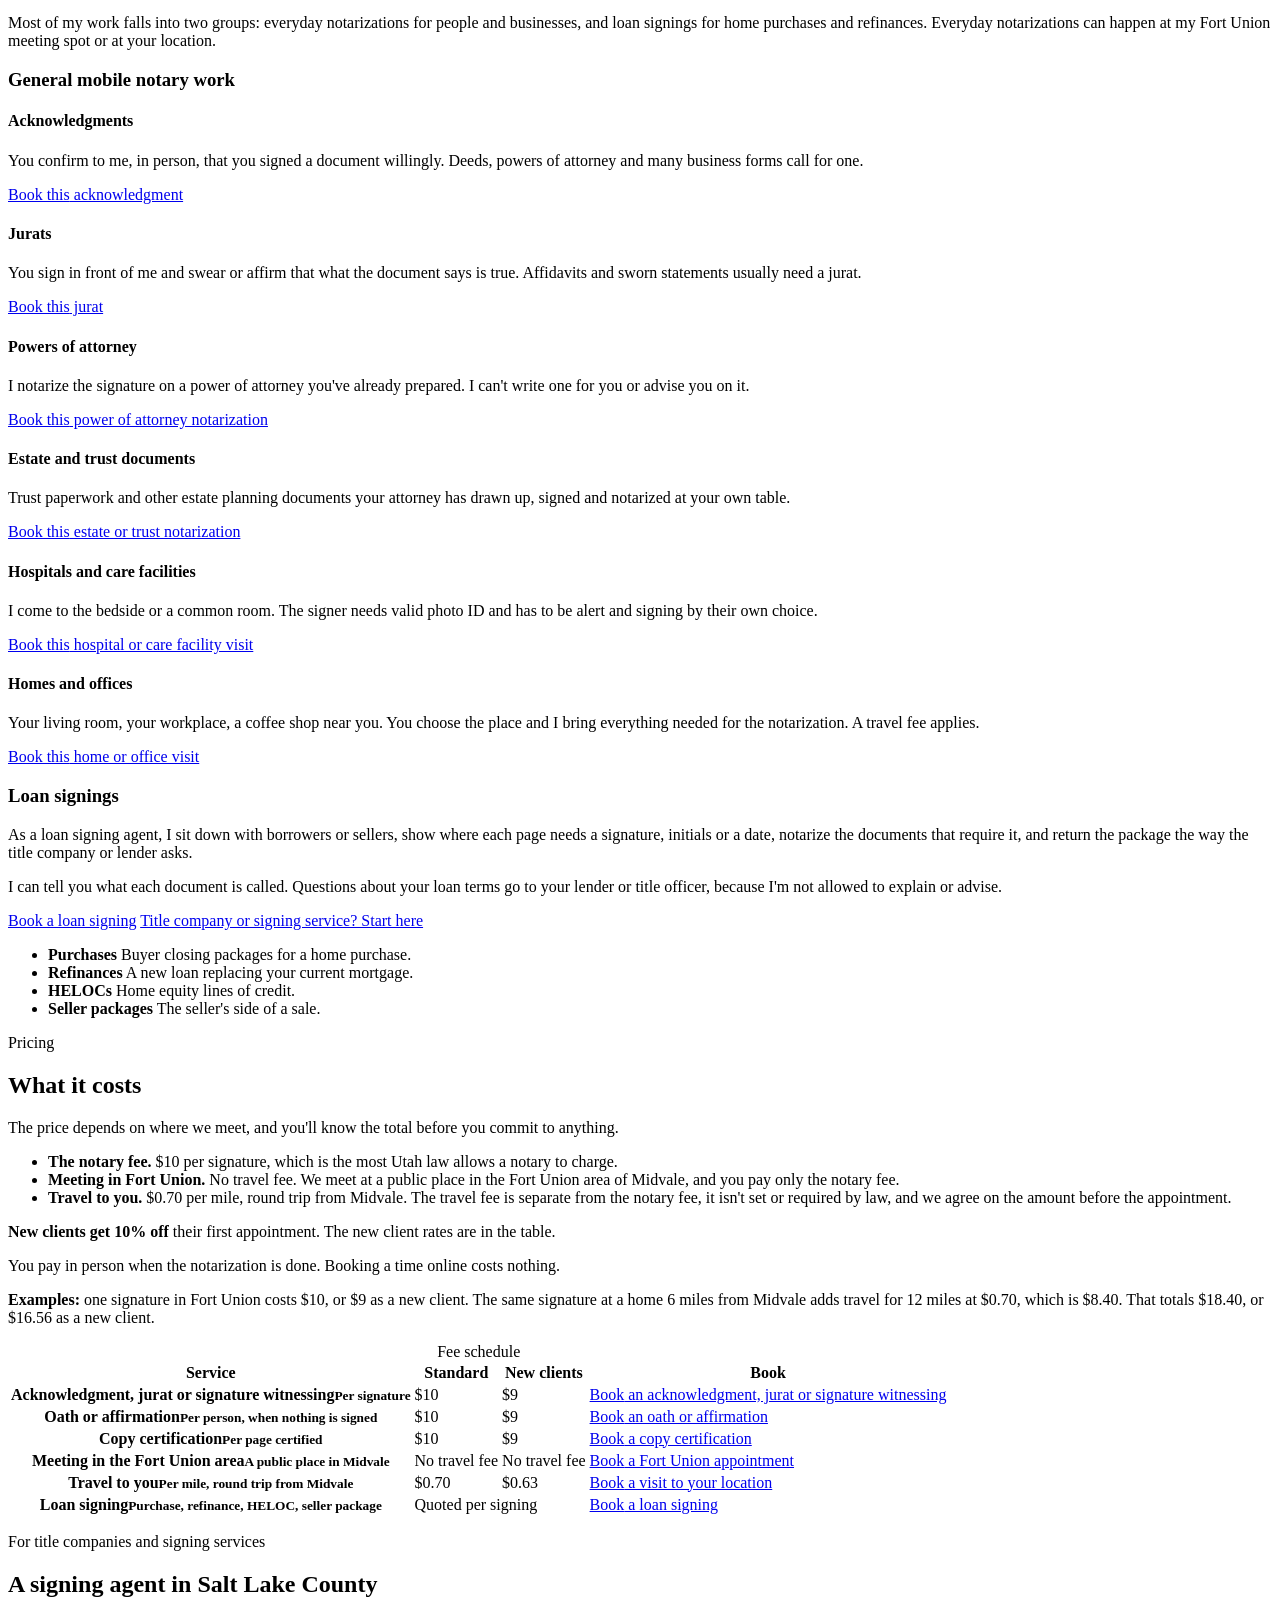
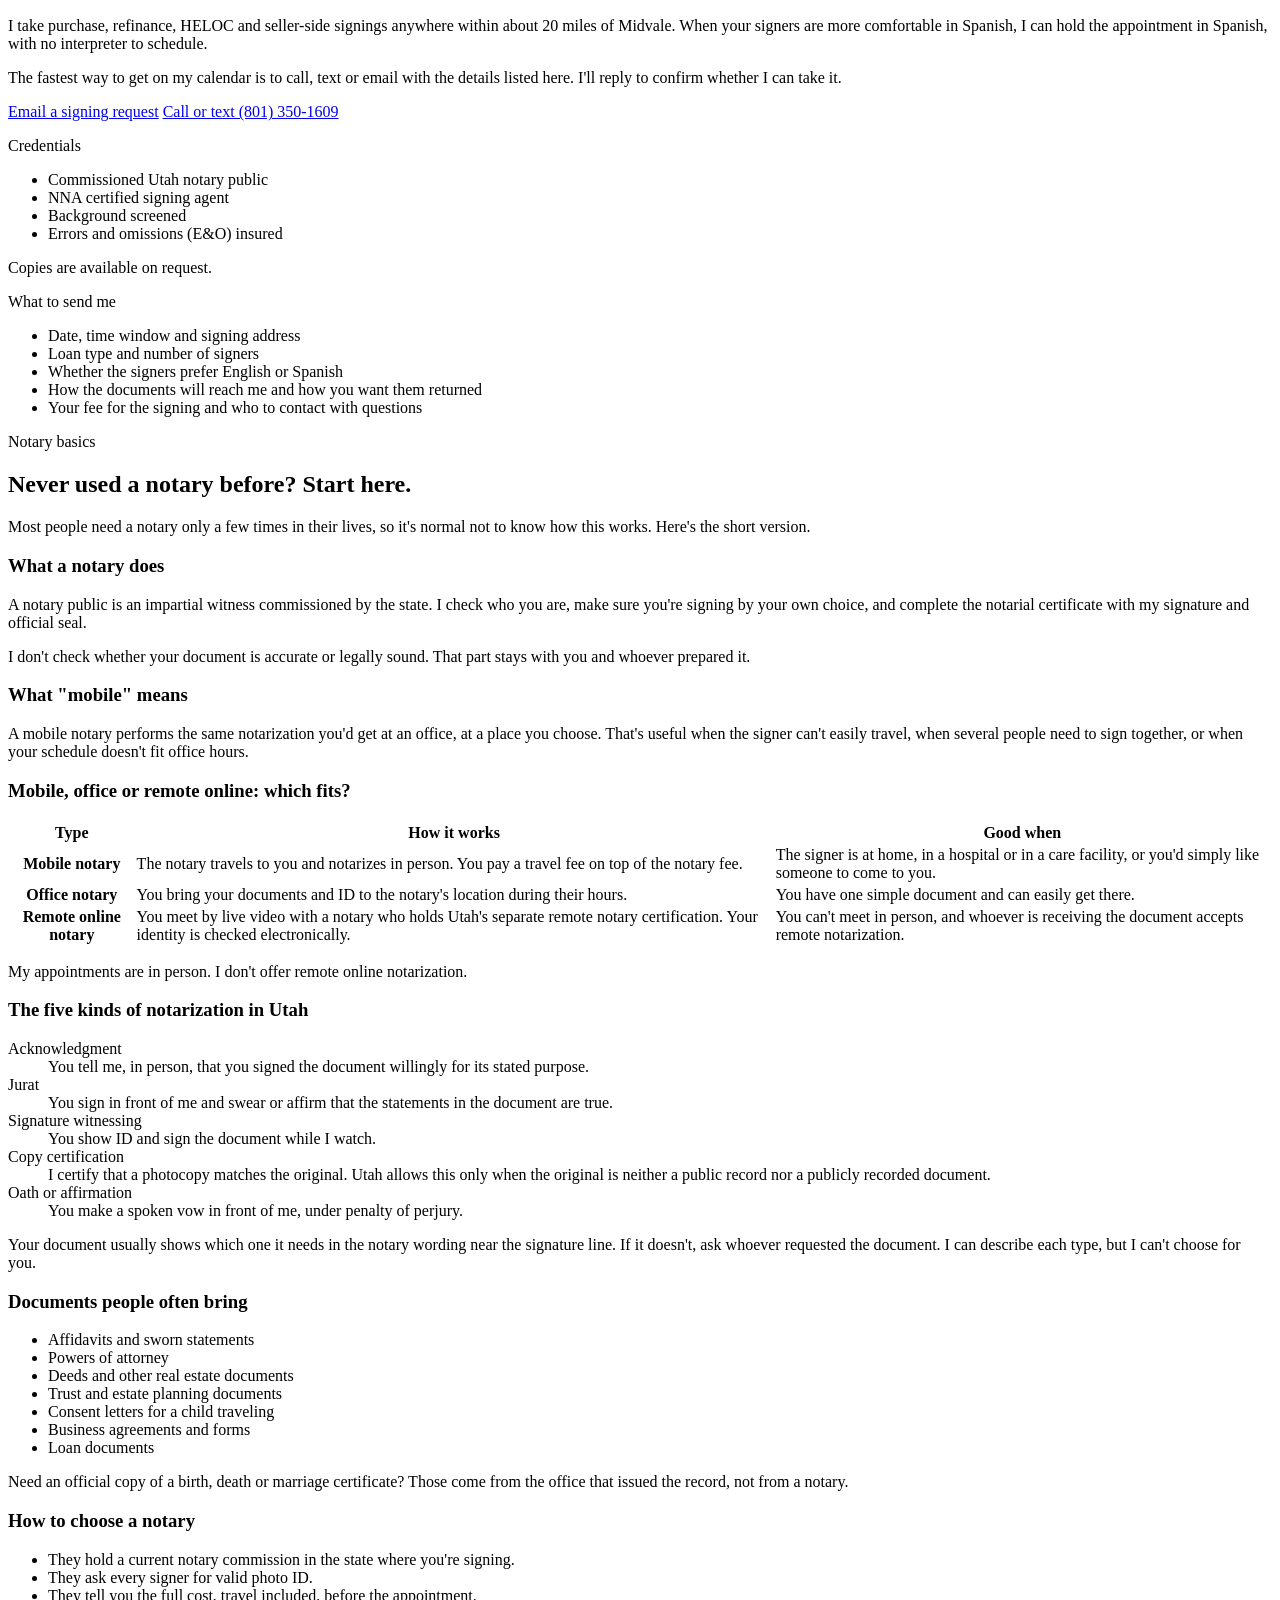
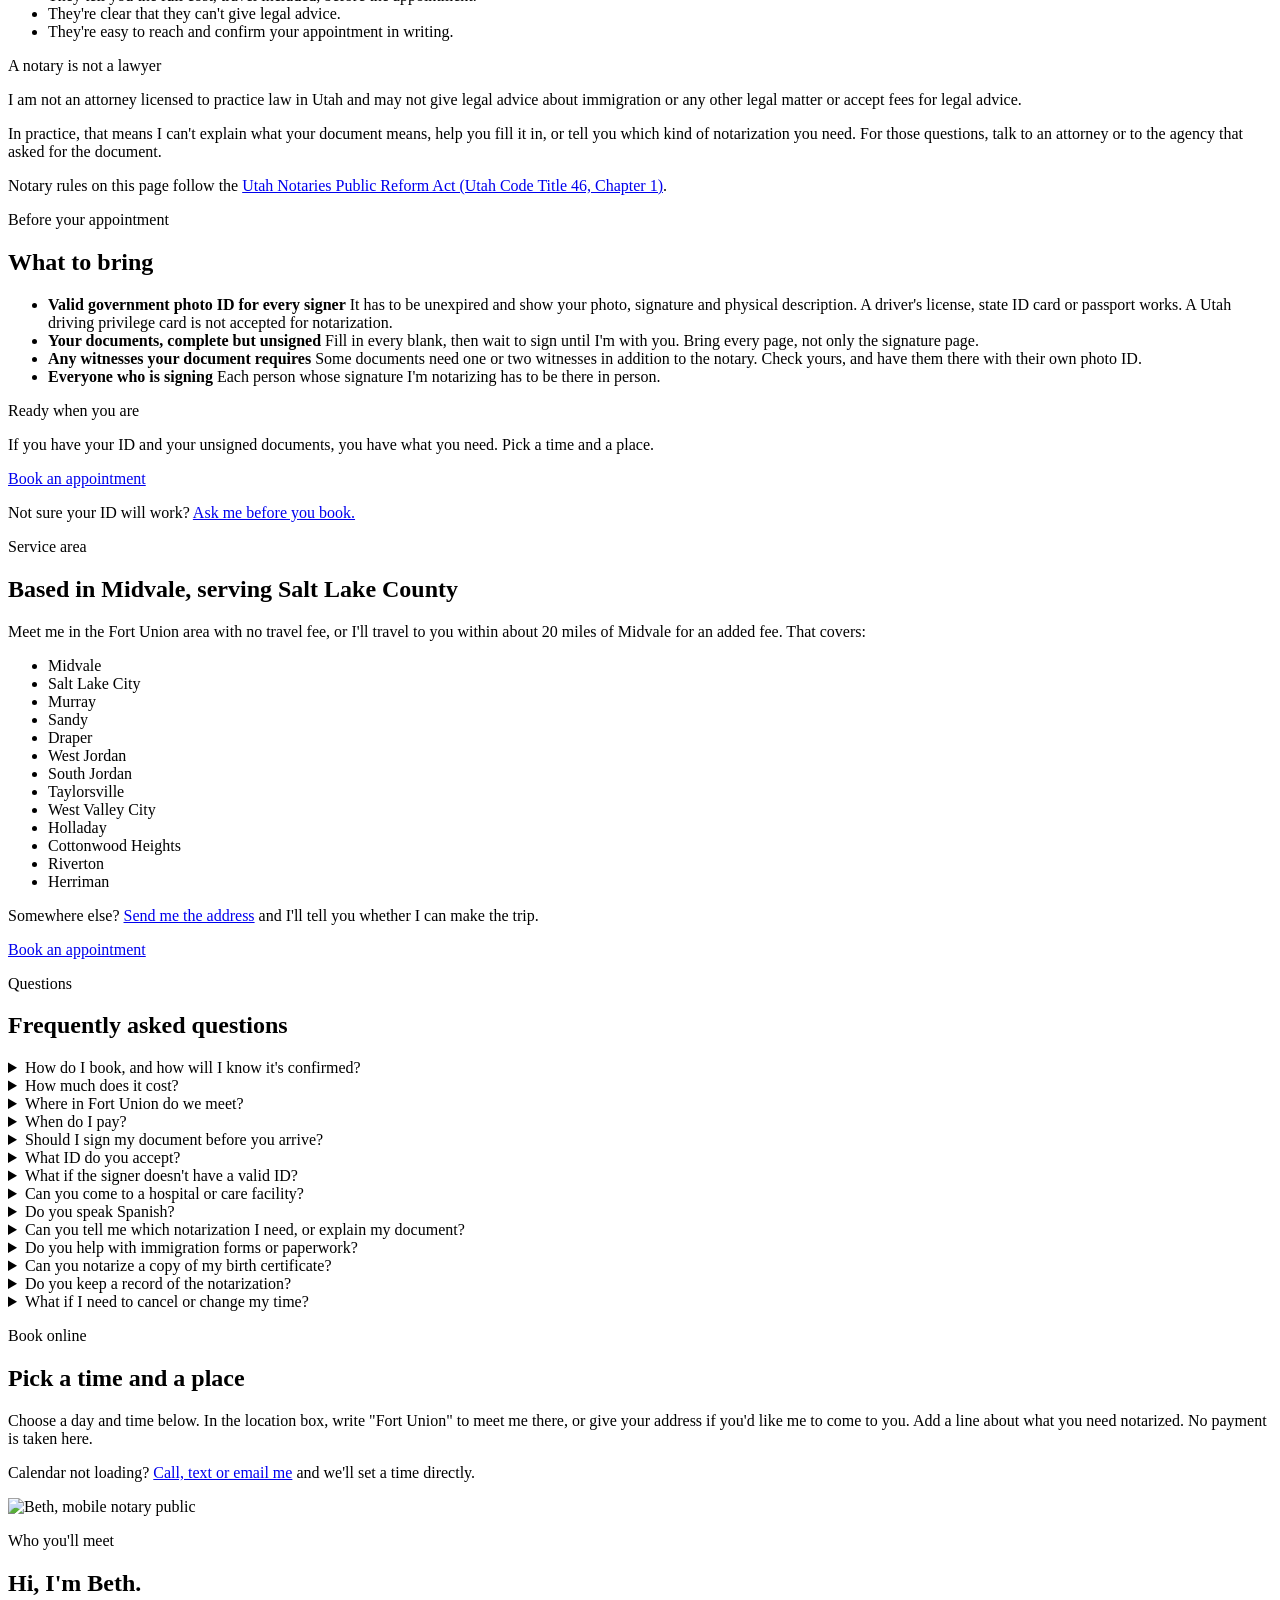
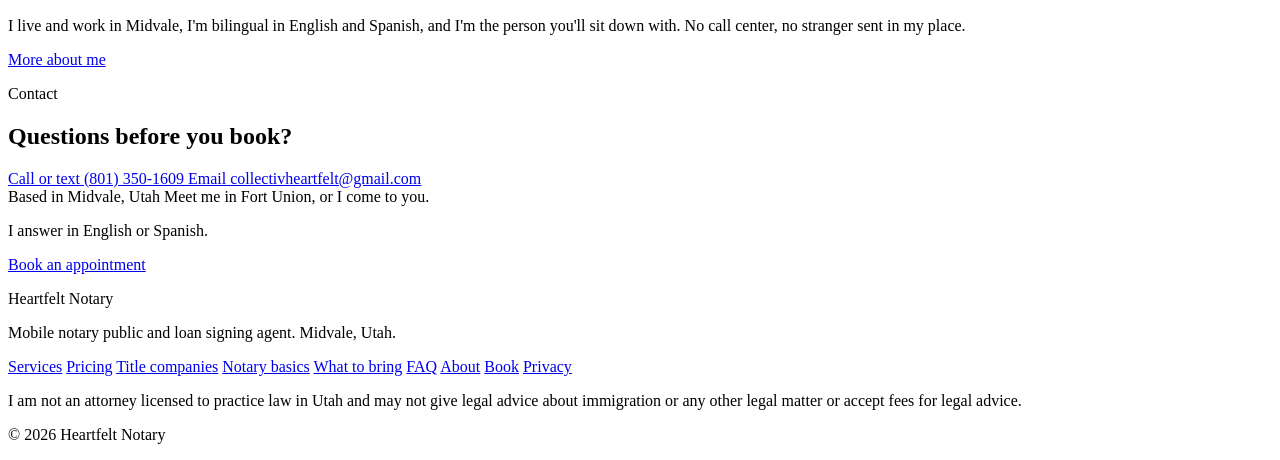
==== commit eaa3bb0c: "Add the Heartfelt Notary seal logo and a notarizing illustration to the top of the home pages Co-Aut" ====
--- a/site/index.html
+++ b/site/index.html
@@ -3,8 +3,6 @@
 <head>
   <meta charset="utf-8">
   <meta name="viewport" content="width=device-width, initial-scale=1">
-  <!-- DRAFT: remove this noindex line at launch -->
-  <meta name="robots" content="noindex, nofollow">
   <title>Mobile Notary in Midvale &amp; Salt Lake County, UT | Heartfelt Notary</title>
   <meta name="description" content="Mobile notary public and loan signing agent based in Midvale, Utah. I travel to homes, offices, hospitals and care facilities across Salt Lake County. English and Spanish. Book online.">
   <link rel="canonical" href="https://www.heartfeltnotary.com/">
@@ -114,7 +112,7 @@
   <header class="top" id="top">
     <div class="top__in">
       <a class="brand" href="/" aria-label="Heartfelt Notary, home">
-        <img class="brand__mark" src="/favicon.svg" alt="" width="36" height="36">
+        <img class="brand__mark" src="/logo.svg" alt="" width="36" height="36">
         <span class="brand__name">Heartfelt Notary</span>
       </a>
       <button class="menu-btn" type="button" aria-expanded="false" aria-controls="nav">Menu</button>
@@ -138,7 +136,10 @@
     <section class="hero">
       <div class="wrap hero__grid">
         <div class="hero__text">
-          <p class="eyebrow">Mobile notary · Loan signing agent · Midvale, Utah</p>
+          <div class="hero__logo">
+            <img src="/logo.svg" alt="" width="84" height="84">
+            <div><span class="hero__logo-name">Heartfelt Notary</span><span class="hero__logo-tag">Mobile notary and loan signing agent · Midvale, Utah</span></div>
+          </div>
           <h1>Meet me in Fort Union, or I'll come to you.</h1>
           <p class="lede">I'm Beth, a mobile notary public and loan signing agent based in Midvale. Meet me at a central spot in the Fort Union area and pay only the notary fee, or have me travel to your home, office, hospital or care facility in Salt Lake County for an added travel fee. I speak fluent Spanish. Pick a time online to get started.</p>
           <div class="actions">
@@ -153,6 +154,38 @@
           </ul>
         </div>
 
+        <div class="hero__side">
+          <svg class="hero__art" xmlns="http://www.w3.org/2000/svg" viewBox="0 0 420 300" role="img" aria-label="Illustration of a signed document being stamped with a heart-shaped notary seal">
+            <ellipse cx="210" cy="272" rx="170" ry="14" fill="#18212d" opacity=".08"/>
+            <g transform="rotate(-5 190 160)">
+              <rect x="70" y="40" width="230" height="220" rx="8" fill="#ffffff" stroke="#d8dde5" stroke-width="2"/>
+              <rect x="94" y="66" width="110" height="10" rx="5" fill="#1f3a5f"/>
+              <g fill="#d8dde5"><rect x="94" y="94" width="182" height="7" rx="3.500"/><rect x="94" y="112" width="182" height="7" rx="3.500"/><rect x="94" y="130" width="150" height="7" rx="3.500"/><rect x="94" y="148" width="170" height="7" rx="3.500"/></g>
+              <path d="M96 208c10-22 16-22 18-4s8 10 14-6 10-10 12 2 8 8 16-6 14-2 20 6" fill="none" stroke="#18212d" stroke-width="3" stroke-linecap="round" stroke-linejoin="round"/>
+              <rect x="94" y="222" width="96" height="2.500" rx="1.200" fill="#6b7482"/>
+              <g transform="translate(205 168) scale(.42)">
+                <path d="M186.0 100.0Q198.8 115.6 181.8 126.6Q189.1 145.4 169.6 150.5Q170.7 170.7 150.5 169.6Q145.4 189.1 126.6 181.8Q115.6 198.8 100.0 186.0Q84.4 198.8 73.4 181.8Q54.6 189.1 49.5 169.6Q29.3 170.7 30.4 150.5Q10.9 145.4 18.2 126.6Q1.2 115.6 14.0 100.0Q1.2 84.4 18.2 73.4Q10.9 54.6 30.4 49.5Q29.3 29.3 49.5 30.4Q54.6 10.9 73.4 18.2Q84.4 1.2 100.0 14.0Q115.6 1.2 126.6 18.2Q145.4 10.9 150.5 30.4Q170.7 29.3 169.6 49.5Q189.1 54.6 181.8 73.4Q198.8 84.4 186.0 100.0Z" fill="#7a1f35"/>
+                <circle cx="100" cy="100" r="68" fill="none" stroke="#fff" stroke-opacity=".7" stroke-width="4" stroke-dasharray="3 8" stroke-linecap="round"/>
+                <path d="M100 133c-3-2.800-31-21.500-31-41.500 0-10.700 8-18.500 17.500-18.500 5.700 0 10.700 3 13.500 7.700 2.800-4.700 7.800-7.700 13.500-7.700 9.500 0 17.500 7.800 17.500 18.500 0 20-28 38.700-31 41.500z" fill="#fff"/>
+              </g>
+            </g>
+            <g class="hero__stamp">
+              <g transform="rotate(14 318 96)">
+                <rect x="300" y="18" width="36" height="62" rx="16" fill="#1f3a5f"/>
+                <rect x="308" y="26" width="8" height="34" rx="4" fill="#ffffff" opacity=".25"/>
+                <rect x="290" y="76" width="56" height="16" rx="6" fill="#162a45"/>
+                <rect x="282" y="90" width="72" height="20" rx="5" fill="#7a1f35"/>
+              </g>
+            </g>
+            <g class="hero__pop" stroke="#7a1f35" stroke-width="4" stroke-linecap="round">
+              <path d="M330 170l16-8M334 196l18 2M322 222l14 12"/>
+            </g>
+            <g fill="#7a1f35">
+              <path transform="translate(44 70) scale(.16)" d="M100 133c-3-2.800-31-21.500-31-41.500 0-10.700 8-18.500 17.500-18.500 5.700 0 10.700 3 13.500 7.700 2.800-4.700 7.800-7.700 13.500-7.700 9.500 0 17.500 7.800 17.500 18.500 0 20-28 38.700-31 41.500z"/>
+              <path transform="translate(352 30) scale(.11)" d="M100 133c-3-2.800-31-21.500-31-41.500 0-10.700 8-18.500 17.500-18.500 5.700 0 10.700 3 13.500 7.700 2.800-4.700 7.800-7.700 13.500-7.700 9.500 0 17.500 7.800 17.500 18.500 0 20-28 38.700-31 41.500z" opacity=".6"/>
+            </g>
+            <g fill="#1f3a5f" opacity=".5"><circle cx="58" cy="150" r="4"/><circle cx="376" cy="250" r="5"/><circle cx="36" cy="232" r="3"/></g>
+          </svg>
         <aside class="hero__card" aria-label="How to book">
           <p class="hero__card-title">Booking takes about two minutes</p>
           <ol class="steps steps--compact">
@@ -162,6 +195,7 @@
           </ol>
           <a class="btn btn--block" href="#book">See open times</a>
         </aside>
+        </div>
       </div>
     </section>
 
